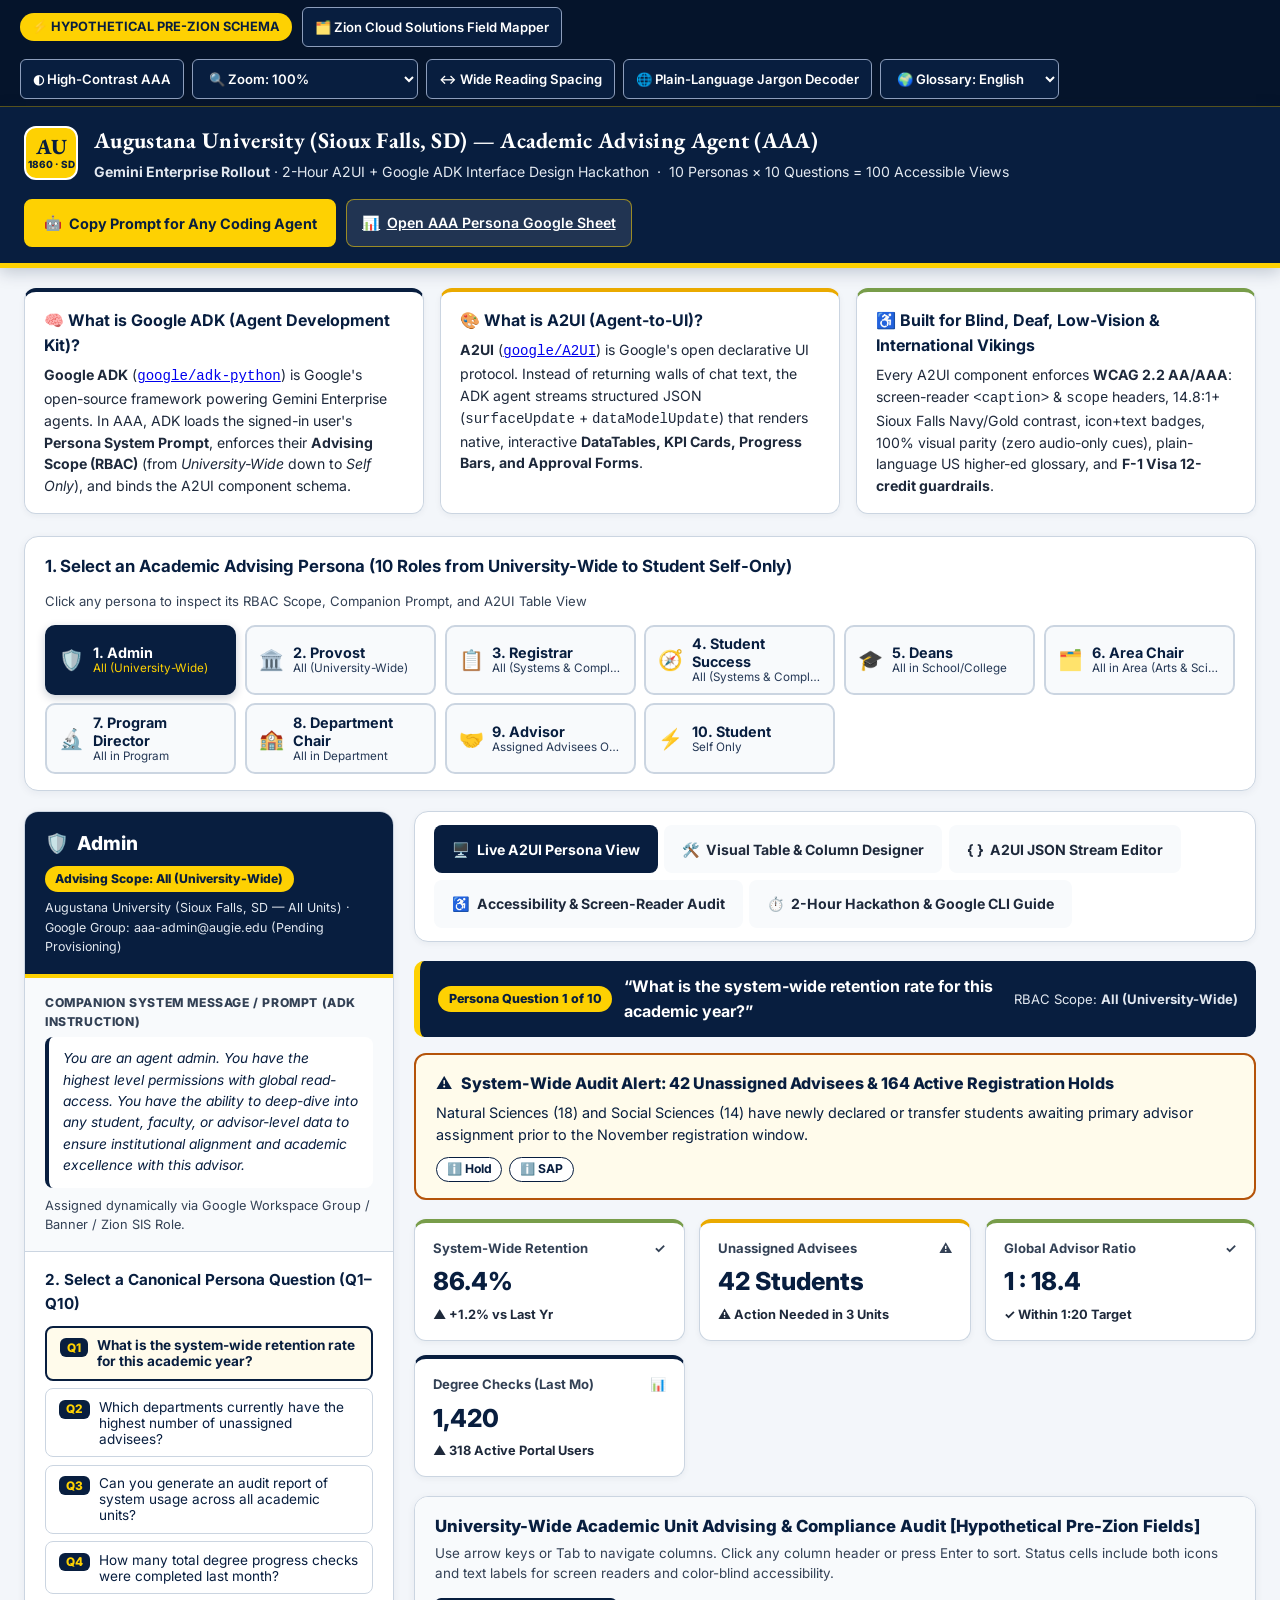
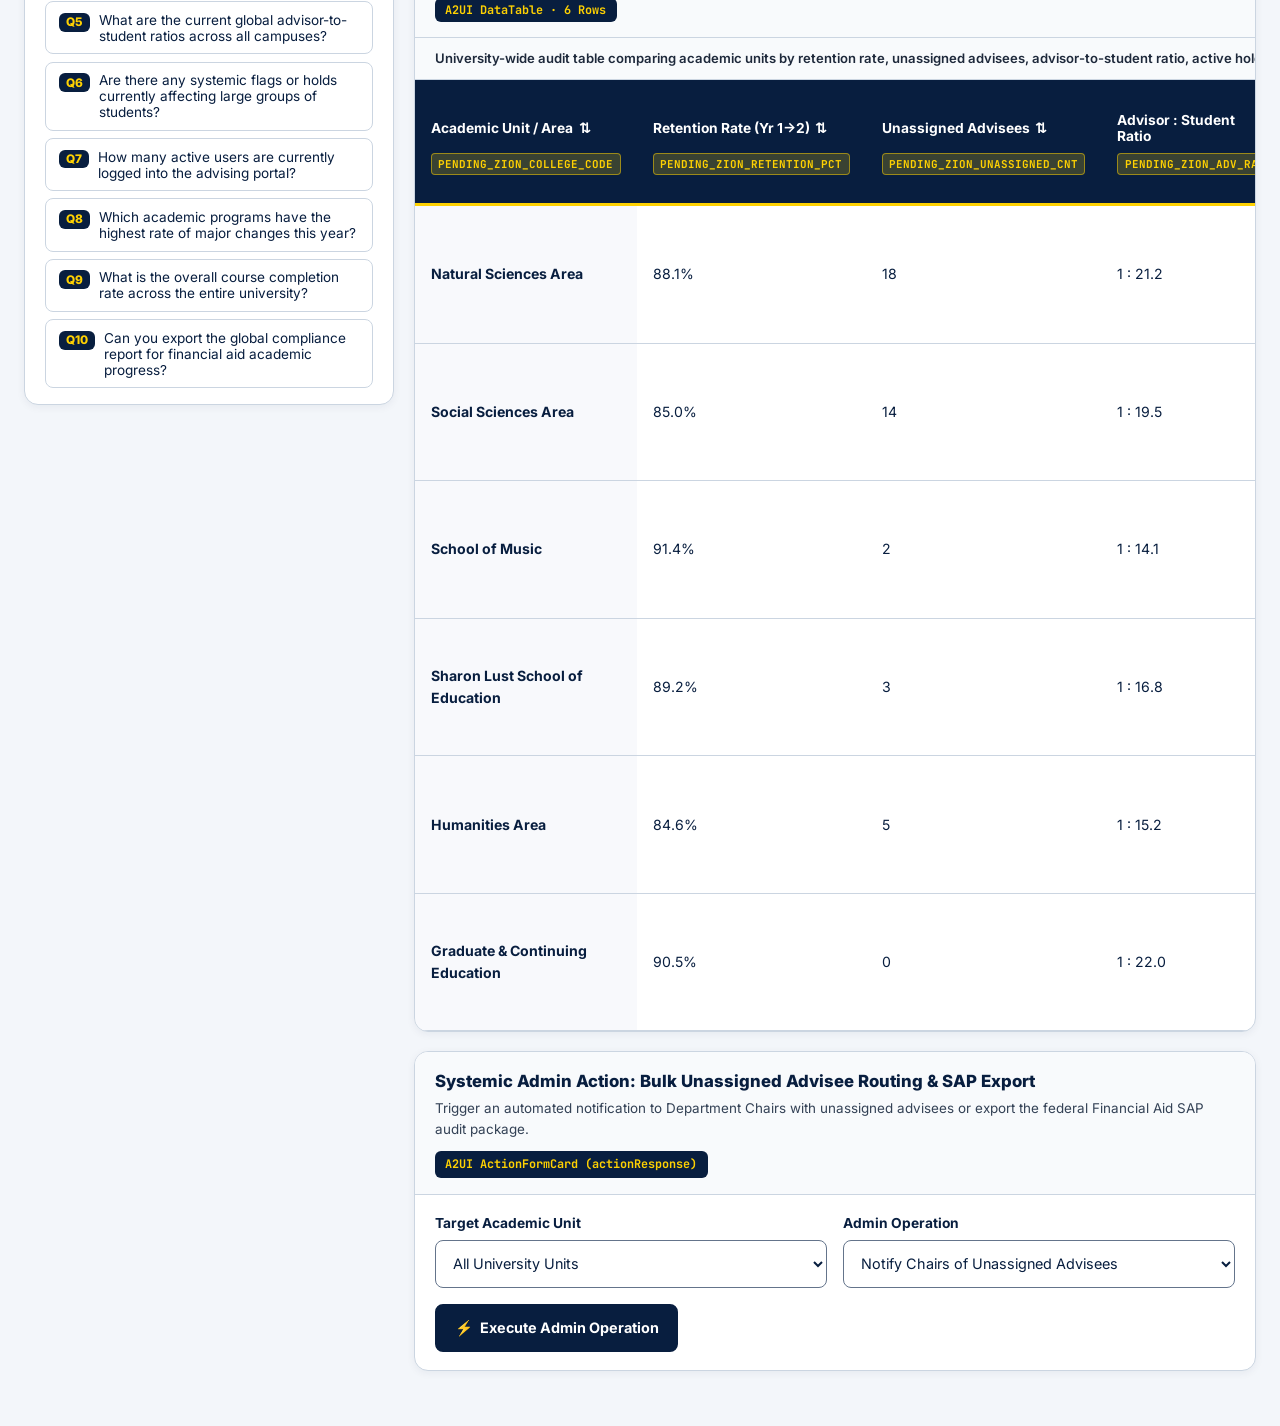
==== docs/index.html @ 45759edf "Initial commit: Augustana University (Sioux Falls, SD) AAA 2-Hour A2UI + ADK Design Hackathon & Star" ====
<!doctype html>
<html lang="en">
  <head>
    <meta charset="UTF-8" />
    <meta name="viewport" content="width=device-width, initial-scale=1.0" />
    <title>Augustana University (Sioux Falls, SD) — Academic Advising Agent (AAA) · A2UI + ADK 2-Hour Design Hackathon</title>
    <link rel="preconnect" href="https://fonts.googleapis.com" />
    <link rel="preconnect" href="https://fonts.gstatic.com" crossorigin />
    <link href="https://fonts.googleapis.com/css2?family=EB+Garamond:wght@600;700;800&family=Inter:wght@400;500;600;700;800&family=JetBrains+Mono:wght@400;500;600;700&display=swap" rel="stylesheet" />
    <link rel="stylesheet" href="./styles.css" />
  </head>
  <body>
    <!-- Keyboard / Screen Reader Skip Navigation Links -->
    <nav class="skip-links" aria-label="Skip Navigation">
      <a href="#persona-pills-container" class="skip-link">Skip to 10 Advising Personas</a>
      <a href="#sidebar-questions-list" class="skip-link">Skip to Persona Questions (Q1–Q10)</a>
      <a href="#a2ui-live-canvas" class="skip-link">Skip to Live A2UI Persona Surface</a>
    </nav>

    <!-- Polite Screen-Reader Live Region -->
    <div id="a11y-live-announcer" class="sr-only" aria-live="polite" aria-atomic="true"></div>

    <!-- Top Accessibility, International & Zion Schema Utility Bar -->
    <div class="a11y-utility-bar" role="region" aria-label="Accessibility, International Student Support, and Schema Controls">
      <div class="a11y-utility-inner">
        <div style="display:flex; flex-wrap:wrap; align-items:center; gap:0.65rem;">
          <span class="zion-banner-pill" title="Current fields are hypothetical pending tonight/tomorrow's official Zion Cloud Solutions field list">
            ⚡ HYPOTHETICAL PRE-ZION SCHEMA
          </span>
          <button type="button" id="btn-open-zion-modal" class="a11y-btn" aria-haspopup="dialog">
            🗂️ Zion Cloud Solutions Field Mapper
          </button>
        </div>

        <div class="a11y-controls-group" role="group" aria-label="Universal Accessibility & International Controls">
          <button type="button" id="btn-toggle-hc" class="a11y-btn" aria-pressed="false" title="Toggle WCAG 2.2 AAA High-Contrast Mode">
            ◐ High-Contrast AAA
          </button>
          <label for="sel-text-scale" class="sr-only">Text and Tap Target Zoom</label>
          <select id="sel-text-scale" class="a11y-select" aria-label="Text and Tap Target Zoom">
            <option value="100">🔍 Zoom: 100%</option>
            <option value="125">🔍 Zoom: 125% (Low Vision)</option>
            <option value="150">🔍 Zoom: 150% (Large Print)</option>
          </select>
          <button type="button" id="btn-toggle-spacing" class="a11y-btn" aria-pressed="false" title="Expand reading line height and letter spacing">
            ↔ Wide Reading Spacing
          </button>
          <button type="button" id="btn-toggle-glossary" class="a11y-btn" aria-pressed="false" title="Expand inline explanations of US higher-ed terminology for international & first-gen students">
            🌐 Plain-Language Jargon Decoder
          </button>
          <label for="sel-intl-lang" class="sr-only">International Student Glossary Language</label>
          <select id="sel-intl-lang" class="a11y-select" aria-label="International Student Glossary Language">
            <option value="en">🌍 Glossary: English</option>
            <option value="es">🌍 Español (Spanish)</option>
            <option value="zh">🌍 中文 (Mandarin)</option>
            <option value="ne">🌍 नेपाली (Nepali)</option>
            <option value="am">🌍 አማርኛ (Amharic)</option>
          </select>
        </div>
      </div>
    </div>

    <!-- Official Augustana University (Sioux Falls, SD) Header -->
    <header class="augie-header">
      <div class="augie-header-inner">
        <div class="augie-brand">
          <div class="augie-crest" aria-hidden="true">
            <span class="augie-crest-main">AU</span>
            <span class="augie-crest-sub">1860 · SD</span>
          </div>
          <div>
            <h1 class="augie-title">Augustana University (Sioux Falls, SD) — Academic Advising Agent (AAA)</h1>
            <p class="augie-subtitle">
              <span><strong>Gemini Enterprise Rollout</strong> · 2-Hour A2UI + Google ADK Interface Design Hackathon</span>
              <span>·</span>
              <span>10 Personas × 10 Questions = 100 Accessible Views</span>
            </p>
          </div>
        </div>
        <div class="header-actions">
          <button type="button" id="btn-copy-agent-prompt" class="btn-augie-gold">
            <span>🤖</span>
            <span>Copy Prompt for Any Coding Agent</span>
          </button>
          <a href="https://docs.google.com/spreadsheets/d/1V_U0lXWP40WdDWyacq8QM_emvrwOKWCsPOZzZnWLooo/edit?gid=917434374#gid=917434374" target="_blank" rel="noopener noreferrer" class="btn-header-ghost">
            <span>📊</span>
            <span>Open AAA Persona Google Sheet</span>
          </a>
        </div>
      </div>
    </header>

    <!-- Main Workbench Content -->
    <main class="workbench-container">
      <!-- Executive Explainer Cards: What is ADK? What is A2UI? Why Accessibility & Open-Source Google CLI? -->
      <section class="explainer-grid" aria-label="Core Concepts Overview">
        <article class="explainer-card">
          <h2>🧠 What is Google ADK (Agent Development Kit)?</h2>
          <p>
            <strong>Google ADK</strong> (<a href="https://github.com/google/adk-python" target="_blank" rel="noopener"><code>google/adk-python</code></a>) is Google's open-source framework powering Gemini Enterprise agents. In AAA, ADK loads the signed-in user's <strong>Persona System Prompt</strong>, enforces their <strong>Advising Scope (RBAC)</strong> (from <em>University-Wide</em> down to <em>Self Only</em>), and binds the A2UI component schema.
          </p>
        </article>
        <article class="explainer-card gold-top">
          <h2>🎨 What is A2UI (Agent-to-UI)?</h2>
          <p>
            <strong>A2UI</strong> (<a href="https://github.com/google/A2UI" target="_blank" rel="noopener"><code>google/A2UI</code></a>) is Google's open declarative UI protocol. Instead of returning walls of chat text, the ADK agent streams structured JSON (<code>surfaceUpdate</code> + <code>dataModelUpdate</code>) that renders native, interactive <strong>DataTables, KPI Cards, Progress Bars, and Approval Forms</strong>.
          </p>
        </article>
        <article class="explainer-card green-top">
          <h2>♿ Built for Blind, Deaf, Low-Vision &amp; International Vikings</h2>
          <p>
            Every A2UI component enforces <strong>WCAG 2.2 AA/AAA</strong>: screen-reader <code>&lt;caption&gt;</code> &amp; <code>scope</code> headers, 14.8:1+ Sioux Falls Navy/Gold contrast, icon+text badges, 100% visual parity (zero audio-only cues), plain-language US higher-ed glossary, and <strong>F-1 Visa 12-credit guardrails</strong>.
          </p>
        </article>
      </section>

      <!-- 10 Personas Switcher -->
      <section class="persona-bar-section" aria-labelledby="persona-bar-heading">
        <div class="persona-bar-header">
          <h2 id="persona-bar-heading">1. Select an Academic Advising Persona (10 Roles from University-Wide to Student Self-Only)</h2>
          <span style="font-size:0.82rem; color:var(--text-muted);">Click any persona to inspect its RBAC Scope, Companion Prompt, and A2UI Table View</span>
        </div>
        <div id="persona-pills-container" class="persona-pills" role="tablist" aria-label="Academic Advising Agent Personas"></div>
      </section>

      <!-- 2-Column Hackathon Workbench -->
      <div class="workbench-main-grid">
        <!-- Left Column: Active Persona Details & 10 Canonical Questions -->
        <aside class="persona-sidebar" aria-label="Selected Persona Details and Canonical Questions">
          <div class="persona-identity-header">
            <div class="persona-identity-top">
              <h2 id="sidebar-persona-title" class="persona-identity-title">🛡️ Admin</h2>
            </div>
            <div id="sidebar-persona-scope" class="scope-badge">Advising Scope: All (University-Wide)</div>
            <div id="sidebar-persona-unit" style="font-size:0.78rem; color:#e2e8f0; margin-top:0.4rem;"></div>
          </div>

          <div class="persona-prompt-box">
            <span class="persona-prompt-label">Companion System Message / Prompt (ADK Instruction)</span>
            <blockquote id="sidebar-persona-prompt" class="persona-prompt-text"></blockquote>
            <div id="sidebar-persona-roster"></div>
          </div>

          <div class="questions-panel">
            <h3>2. Select a Canonical Persona Question (Q1–Q10)</h3>
            <div id="sidebar-questions-list" class="question-list" role="list"></div>
          </div>
        </aside>

        <!-- Right Column: Interactive A2UI Surface, Visual Table Builder, JSON Editor, A11y Audit & Hackathon Playbook -->
        <section class="surface-workspace" aria-label="A2UI Surface and Design Tools">
          <div class="surface-toolbar">
            <div class="workspace-tabs" role="tablist" aria-label="Workbench Mode Tabs">
              <button type="button" role="tab" class="ws-tab-btn" data-ws-tab="surface" aria-selected="true">
                <span>🖥️</span>
                <span>Live A2UI Persona View</span>
              </button>
              <button type="button" role="tab" class="ws-tab-btn" data-ws-tab="visual-builder" aria-selected="false">
                <span>🛠️</span>
                <span>Visual Table &amp; Column Designer</span>
              </button>
              <button type="button" role="tab" class="ws-tab-btn" data-ws-tab="json-editor" aria-selected="false">
                <span>{ }</span>
                <span>A2UI JSON Stream Editor</span>
              </button>
              <button type="button" role="tab" class="ws-tab-btn" data-ws-tab="a11y-audit" aria-selected="false">
                <span>♿</span>
                <span>Accessibility &amp; Screen-Reader Audit</span>
              </button>
              <button type="button" role="tab" class="ws-tab-btn" data-ws-tab="hackathon-guide" aria-selected="false">
                <span>⏱️</span>
                <span>2-Hour Hackathon &amp; Google CLI Guide</span>
              </button>
            </div>
          </div>

          <!-- Pane 1: Live Rendered A2UI Surface -->
          <div id="pane-surface">
            <div id="a2ui-live-canvas"></div>
          </div>

          <!-- Pane 2: Visual Table & Column Designer (No-Code) -->
          <div id="pane-visual-builder" class="builder-panel" hidden>
            <div id="visual-builder-content"></div>
          </div>

          <!-- Pane 3: Live A2UI JSON Stream Editor -->
          <div id="pane-json-editor" class="builder-panel" hidden>
            <div style="display:flex; flex-wrap:wrap; justify-content:space-between; align-items:center; gap:0.75rem; margin-bottom:0.85rem;">
              <div>
                <h3 style="margin:0; color:var(--augie-navy);">Declarative A2UI JSON Payload (<code>surfaceUpdate</code> + <code>dataModelUpdate</code>)</h3>
                <p style="margin:0.25rem 0 0; font-size:0.85rem; color:var(--text-muted);">
                  Edit the JSON directly or paste the output from <strong>Google Gemini CLI</strong>, <strong>Antigravity</strong>, <strong>Workspace Gemini</strong>, <strong>Claude Code</strong>, or <strong>Cursor</strong>.
                </p>
              </div>
              <div style="display:flex; gap:0.5rem;">
                <button type="button" id="btn-apply-json" class="btn-augie-primary">▶ Apply JSON to Live Surface</button>
                <button type="button" id="btn-download-json" class="btn-augie-outline">📥 Download .json</button>
              </div>
            </div>
            <label for="a2ui-json-textarea" class="sr-only">A2UI JSON Payload Editor</label>
            <textarea id="a2ui-json-textarea" class="json-editor-textarea" spellcheck="false"></textarea>
          </div>

          <!-- Pane 4: Accessibility & Screen-Reader Audit -->
          <div id="pane-a11y-audit" class="builder-panel" hidden>
            <div id="a11y-audit-content"></div>
          </div>

          <!-- Pane 5: 2-Hour Hackathon Runbook & Trusted Open-Source Google CLI Toolchain -->
          <div id="pane-hackathon-guide" class="builder-panel" hidden>
            <h3 style="margin-top:0; color:var(--augie-navy);">⏱️ 2-Hour Design-Build Hackathon Agenda (Pete &amp; Terence Sprint + Campus Template)</h3>
            <p style="font-size:0.9rem; color:var(--text-secondary);">
              This hackathon focuses on <strong>interface &amp; table design</strong>—defining what each of the 10 Augustana personas needs to see and act on when asking their 10 questions, using hypothetical fields today and ready for <strong>Zion Cloud Solutions'</strong> official field list tonight/tomorrow.
            </p>

            <div class="a2ui-table-scroll" style="margin-bottom:1.5rem;">
              <table class="a2ui-table">
                <caption>2-Hour Hackathon Minute-by-Minute Run of Show</caption>
                <thead>
                  <tr>
                    <th scope="col">Time Block</th>
                    <th scope="col">Phase</th>
                    <th scope="col">Focus &amp; Deliverable</th>
                  </tr>
                </thead>
                <tbody>
                  <tr>
                    <th scope="row">0:00 – 0:15 (15m)</th>
                    <td><strong>1. Framing ADK + A2UI &amp; Accessibility</strong></td>
                    <td>Review how Google ADK enforces Persona Scopes and how A2UI replaces chat prose with accessible tables, KPIs, and action cards.</td>
                  </tr>
                  <tr>
                    <th scope="row">0:15 – 0:30 (15m)</th>
                    <td><strong>2. Persona &amp; Scope Walkthrough</strong></td>
                    <td>Click through the 10 personas (<code>Admin</code> → <code>Student</code>) and compare how the same student record (e.g., <em>Amina Tesfaye</em> or <em>Lucas Sorenson</em>) appears at each RBAC scope.</td>
                  </tr>
                  <tr>
                    <th scope="row">0:30 – 1:30 (60m)</th>
                    <td><strong>3. Hands-On Table &amp; View Design Sprint</strong></td>
                    <td>Use the <strong>Visual Table Designer</strong> or click <strong>"Copy Prompt for Any Coding Agent"</strong> (with <code>gemini-cli</code>, Antigravity, Google Workspace for Education Plus, Claude, or Cursor) to refine columns, badges, and actions for priority personas.</td>
                  </tr>
                  <tr>
                    <th scope="row">1:30 – 1:50 (20m)</th>
                    <td><strong>4. 360° Accessibility &amp; International Pressure Test</strong></td>
                    <td>Test each designed view in the <strong>Accessibility &amp; Screen-Reader Audit</strong> tab (Blind narration, 150% Low-Vision zoom, High-Contrast AAA, Deaf visual parity, F-1 12-credit guardrail, and Multilingual Jargon Decoder).</td>
                  </tr>
                  <tr>
                    <th scope="row">1:50 – 2:00 (10m)</th>
                    <td><strong>5. Export &amp; Zion Cloud Solutions Prep</strong></td>
                    <td>Download or commit finalized A2UI JSON schemas to GitHub so they map directly to the incoming <strong>Zion Cloud Solutions</strong> field dictionary.</td>
                  </tr>
                </tbody>
              </table>
            </div>

            <h3 style="color:var(--augie-navy);">🛠️ Trusted Open-Source Google CLI &amp; SDK Stack on GitHub</h3>
            <div class="a2ui-table-scroll">
              <table class="a2ui-table">
                <caption>Official Open-Source Google Repositories Integrated in This Project</caption>
                <thead>
                  <tr>
                    <th scope="col">Open-Source Google Tool</th>
                    <th scope="col">GitHub Repository</th>
                    <th scope="col">How We Use It in This Repo</th>
                  </tr>
                </thead>
                <tbody>
                  <tr>
                    <th scope="row">Google Gemini CLI (<code>gemini</code>)</th>
                    <td><a href="https://github.com/google-gemini/gemini-cli" target="_blank" rel="noopener"><code>google-gemini/gemini-cli</code></a></td>
                    <td>Run <code>npx https://github.com/google-gemini/gemini-cli</code> in this repo; it automatically reads <code>GEMINI.md</code> to generate A2UI views.</td>
                  </tr>
                  <tr>
                    <th scope="row">Google Workspace CLI (<code>gws</code>)</th>
                    <td><a href="https://github.com/googleworkspace/cli" target="_blank" rel="noopener"><code>googleworkspace/cli</code></a></td>
                    <td>Run <code>./scripts/gws_sync_personas.sh</code> to sync the AAA Persona Google Sheet &amp; Google Groups via structured JSON.</td>
                  </tr>
                  <tr>
                    <th scope="row">Google ADK (<code>adk</code>)</th>
                    <td><a href="https://github.com/google/adk-python" target="_blank" rel="noopener"><code>google/adk-python</code></a></td>
                    <td>Run <code>adk web adk_agent</code> to launch the Python ADK Academic Advising Agent locally.</td>
                  </tr>
                  <tr>
                    <th scope="row">Google Agents CLI (<code>agents-cli</code>)</th>
                    <td><a href="https://github.com/GoogleCloudPlatform/agent-starter-pack" target="_blank" rel="noopener"><code>GoogleCloudPlatform/agent-starter-pack</code></a></td>
                    <td>Uses <code>.agents-cli-spec.md</code> for scaffolding, evaluation, and publishing to Gemini Enterprise.</td>
                  </tr>
                  <tr>
                    <th scope="row">Google A2UI (<code>a2ui-agent-sdk</code>)</th>
                    <td><a href="https://github.com/google/A2UI" target="_blank" rel="noopener"><code>google/A2UI</code></a></td>
                    <td>Defines the declarative JSON UI catalog (<code>adk_agent/a2ui_catalog.json</code>) and browser renderer (<code>docs/a2ui-renderer.js</code>).</td>
                  </tr>
                  <tr>
                    <th scope="row">Google Apps Script CLI (<code>clasp</code>)</th>
                    <td><a href="https://github.com/google/clasp" target="_blank" rel="noopener"><code>google/clasp</code></a></td>
                    <td>Pushes <code>workspace_templates/AppsScript_Sheets_A2UI_Sidebar.gs</code> directly into Google Sheets for Workspace Education Plus users.</td>
                  </tr>
                </tbody>
              </table>
            </div>
          </div>
        </section>
      </div>
    </main>

    <!-- Zion Cloud Solutions Field Mapper Modal -->
    <div id="zion-schema-modal" class="modal-backdrop" role="dialog" aria-modal="true" aria-labelledby="zion-modal-title" hidden>
      <div class="modal-card">
        <div style="display:flex; justify-content:space-between; align-items:center; gap:1rem; margin-bottom:0.85rem;">
          <h2 id="zion-modal-title" style="margin:0; color:var(--augie-navy);">🗂️ Zion Cloud Solutions — Field Schema Adapter</h2>
          <button type="button" id="btn-close-zion-modal" class="a2ui-action-btn">✕ Close</button>
        </div>
        <p style="font-size:0.9rem; color:var(--text-secondary); margin-top:0;">
          All fields in today's hackathon are <strong>hypothetical</strong>. When <strong>Zion Cloud Solutions</strong> sends the official field list tonight or tomorrow, type or paste the official Zion field names below (or update <code>data/zion_schema_mapping.json</code>) to immediately update column mappings across all 10 persona views.
        </p>
        <div class="a2ui-table-scroll" style="max-height:420px; overflow-y:auto; margin-bottom:1rem;">
          <table class="a2ui-table">
            <caption>Mapping between Hypothetical Hackathon Fields and Incoming Zion Cloud Solutions Official Fields</caption>
            <thead>
              <tr>
                <th scope="col">Hypothetical Key</th>
                <th scope="col">Display Label</th>
                <th scope="col">Official Zion Cloud Solutions Field Code</th>
                <th scope="col">Plain-Language Description</th>
              </tr>
            </thead>
            <tbody id="zion-mapping-tbody"></tbody>
          </table>
        </div>
        <div style="display:flex; justify-content:flex-end; gap:0.75rem;">
          <button type="button" id="btn-save-zion-mappings" class="btn-augie-primary">✓ Apply Zion Field Mappings Live</button>
        </div>
      </div>
    </div>

    <!-- Accessible Visual Toast Banner -->
    <div id="workbench-toast" class="toast-banner" role="status" aria-live="polite" hidden></div>

    <!-- Scripts -->
    <script src="./views/personas-data.js"></script>
    <script src="./views/default-views.js"></script>
    <script src="./a2ui-renderer.js"></script>
    <script src="./app.js"></script>
  </body>
</html>
---- docs/styles.css ----
/* ==========================================================================
   Augustana University (Sioux Falls, SD) — Academic Advising Agent (AAA)
   A2UI + ADK 2-Hour Design Hackathon Workbench Stylesheet
   Official Sioux Falls Brand Tokens & WCAG 2.2 AA/AAA Accessibility System
   ========================================================================== */

:root {
  /* Official Augustana University (Sioux Falls, SD) Brand Palette */
  --augie-navy: #081e3f;        /* PMS 289 C / 282 C Primary Navy */
  --augie-navy-dark: #05142b;
  --augie-navy-light: #133363;
  --augie-gold: #fed102;        /* PMS 109 C Primary Gold/Yellow */
  --augie-gold-dark: #eaaa00;   /* PMS 124 C Secondary Gold */
  --augie-gold-soft: #fffbeb;
  --augie-light-blue: #8d9ebc;  /* PMS 5425 C Accent Blue */
  --augie-light-blue-soft: #eef2f7;
  --augie-green: #789d4a;       /* PMS 363 C Viking Green */
  --augie-brown: #c6aa76;
  --augie-light-gray: #c8c9c7;
  --augie-dark-gray: #a7a8a9;

  /* Surface & Text Tokens (WCAG 2.2 AAA High Contrast Checked) */
  --bg-page: #f3f6fa;
  --bg-card: #ffffff;
  --bg-subtle: #f8fafc;
  --border-subtle: #cbd5e1;
  --border-strong: #64748b;
  --text-primary: #081e3f;      /* 16.7:1 contrast on #ffffff */
  --text-secondary: #1e293b;    /* 14.6:1 contrast on #ffffff */
  --text-muted: #334155;        /* 10.3:1 contrast on #ffffff */

  /* Accessible Status Tokens (Icon + Border + High-Contrast Text) */
  --success-text: #1b4332;
  --success-bg: #ecfdf5;
  --success-border: #2d6a4f;

  --warning-text: #5c3c00;
  --warning-bg: #fffbeb;
  --warning-border: #b45309;

  --danger-text: #7f1d1d;
  --danger-bg: #fef2f2;
  --danger-border: #b91c1c;

  --intl-text: #081e3f;
  --intl-bg: #e0f2fe;
  --intl-border: #0369a1;

  /* Typography */
  --font-sans: "Inter", "Gotham", "Myriad Pro", -apple-system, BlinkMacSystemFont, "Segoe UI", Roboto, sans-serif;
  --font-serif: "ITC Garamond Std", "EB Garamond", "Garamond", "Georgia", serif;
  --font-mono: "JetBrains Mono", "SFMono-Regular", Consolas, monospace;

  --base-font-size: 16px;
}

/* Accessibility Scaling Modes */
html.a11y-scale-125 {
  font-size: 120%;
}
html.a11y-scale-150 {
  font-size: 138%;
}
body.a11y-wide-spacing {
  letter-spacing: 0.035em;
  word-spacing: 0.1em;
  line-height: 1.75;
}

/* High-Contrast WCAG AAA Override Mode */
body.a11y-high-contrast {
  --bg-page: #ffffff;
  --bg-card: #ffffff;
  --bg-subtle: #f1f5f9;
  --border-subtle: #081e3f;
  --border-strong: #000000;
  --text-primary: #000000;
  --text-secondary: #081e3f;
  --text-muted: #081e3f;
}

*, *::before, *::after {
  box-sizing: border-box;
}

body {
  margin: 0;
  padding: 0;
  font-family: var(--font-sans);
  background-color: var(--bg-page);
  color: var(--text-primary);
  line-height: 1.55;
  -webkit-font-smoothing: antialiased;
}

/* Universal Dual Focus Ring for Keyboard / Low-Vision Navigation */
:focus-visible {
  outline: 3px solid var(--augie-navy) !important;
  outline-offset: 2px !important;
  box-shadow: 0 0 0 5px var(--augie-gold) !important;
}

/* Screen Reader Only Utility */
.sr-only {
  position: absolute;
  width: 1px;
  height: 1px;
  padding: 0;
  margin: -1px;
  overflow: hidden;
  clip: rect(0, 0, 0, 0);
  white-space: nowrap;
  border: 0;
}

/* Skip Navigation Links (Blind / Keyboard Users) */
.skip-links {
  position: relative;
  z-index: 1000;
}
.skip-link {
  position: absolute;
  top: -100px;
  left: 1rem;
  background: var(--augie-gold);
  color: var(--augie-navy);
  font-weight: 800;
  padding: 0.75rem 1.25rem;
  border-radius: 0 0 8px 8px;
  border: 2px solid var(--augie-navy);
  text-decoration: none;
  z-index: 1001;
}
.skip-link:focus {
  top: 0;
}

/* Top Accessibility & Zion Schema Banner */
.a11y-utility-bar {
  background: var(--augie-navy-dark);
  color: #ffffff;
  border-bottom: 1px solid rgba(254, 209, 2, 0.35);
  padding: 0.45rem 1.25rem;
  font-size: 0.85rem;
}
.a11y-utility-inner {
  max-width: 1480px;
  margin: 0 auto;
  display: flex;
  flex-wrap: wrap;
  align-items: center;
  justify-content: space-between;
  gap: 0.75rem;
}
.zion-banner-pill {
  display: inline-flex;
  align-items: center;
  gap: 0.5rem;
  background: var(--augie-gold);
  color: var(--augie-navy);
  font-weight: 700;
  padding: 0.25rem 0.75rem;
  border-radius: 999px;
  font-size: 0.8rem;
}
.a11y-controls-group {
  display: flex;
  flex-wrap: wrap;
  align-items: center;
  gap: 0.5rem;
}
.a11y-btn, .a11y-select {
  min-height: 40px;
  padding: 0.35rem 0.75rem;
  border-radius: 6px;
  border: 1px solid #8d9ebc;
  background: var(--augie-navy);
  color: #ffffff;
  font-family: var(--font-sans);
  font-size: 0.82rem;
  font-weight: 600;
  cursor: pointer;
  display: inline-flex;
  align-items: center;
  gap: 0.35rem;
}
.a11y-btn:hover, .a11y-btn[aria-pressed="true"] {
  background: var(--augie-gold);
  color: var(--augie-navy);
  border-color: var(--augie-gold);
}

/* Main Augustana University (Sioux Falls) Header */
.augie-header {
  background: var(--augie-navy);
  color: #ffffff;
  border-bottom: 5px solid var(--augie-gold);
  box-shadow: 0 4px 16px rgba(8, 30, 63, 0.22);
}
.augie-header-inner {
  max-width: 1480px;
  margin: 0 auto;
  padding: 1rem 1.5rem;
  display: flex;
  flex-wrap: wrap;
  align-items: center;
  justify-content: space-between;
  gap: 1rem;
}
.augie-brand {
  display: flex;
  align-items: center;
  gap: 1rem;
}
.augie-crest {
  width: 54px;
  height: 54px;
  border-radius: 12px;
  background: var(--augie-gold);
  color: var(--augie-navy);
  display: flex;
  flex-direction: column;
  align-items: center;
  justify-content: center;
  font-weight: 900;
  font-family: var(--font-serif);
  border: 2px solid #ffffff;
  flex-shrink: 0;
  line-height: 1;
}
.augie-crest-main {
  font-size: 1.35rem;
  letter-spacing: -0.5px;
}
.augie-crest-sub {
  font-size: 0.62rem;
  font-family: var(--font-sans);
  font-weight: 800;
  margin-top: 2px;
}
.augie-title {
  margin: 0;
  font-family: var(--font-serif);
  font-size: 1.4rem;
  font-weight: 700;
  letter-spacing: 0.3px;
  color: #ffffff;
}
.augie-subtitle {
  margin: 0.2rem 0 0;
  font-size: 0.88rem;
  color: #e2e8f0;
  display: flex;
  flex-wrap: wrap;
  align-items: center;
  gap: 0.5rem;
}
.header-actions {
  display: flex;
  flex-wrap: wrap;
  gap: 0.6rem;
}

/* Accessible Buttons (Minimum 48x48px Target) */
.btn-augie-gold,
.btn-augie-primary,
.btn-augie-outline {
  min-height: 48px;
  padding: 0.6rem 1.1rem;
  border-radius: 8px;
  font-family: var(--font-sans);
  font-size: 0.9rem;
  font-weight: 700;
  cursor: pointer;
  display: inline-flex;
  align-items: center;
  justify-content: center;
  gap: 0.45rem;
  text-decoration: none;
  transition: transform 0.1s ease, background-color 0.15s ease;
}
.btn-augie-gold {
  background: var(--augie-gold);
  color: var(--augie-navy);
  border: 2px solid var(--augie-gold);
}
.btn-augie-gold:hover {
  background: #ffffff;
  border-color: #ffffff;
}
.btn-augie-primary {
  background: var(--augie-navy);
  color: #ffffff;
  border: 2px solid var(--augie-navy);
}
.btn-augie-primary:hover {
  background: var(--augie-navy-light);
}
.btn-augie-outline {
  background: #ffffff;
  color: var(--augie-navy);
  border: 2px solid var(--augie-navy);
}
.btn-augie-outline:hover {
  background: var(--augie-light-blue-soft);
}
.btn-header-ghost {
  min-height: 48px;
  padding: 0.55rem 0.95rem;
  border-radius: 8px;
  background: rgba(255, 255, 255, 0.1);
  color: #ffffff;
  border: 1px solid rgba(254, 209, 2, 0.55);
  font-weight: 600;
  font-size: 0.88rem;
  cursor: pointer;
  display: inline-flex;
  align-items: center;
  gap: 0.4rem;
}
.btn-header-ghost:hover {
  background: var(--augie-gold);
  color: var(--augie-navy);
}

/* Main Container */
.workbench-container {
  max-width: 1480px;
  margin: 0 auto;
  padding: 1.25rem 1.5rem 3.5rem;
}

/* Executive Explainer Strip (ADK + A2UI + Open-Source Google CLI) */
.explainer-grid {
  display: grid;
  grid-template-columns: repeat(auto-fit, minmax(300px, 1fr));
  gap: 1rem;
  margin-bottom: 1.35rem;
}
.explainer-card {
  background: var(--bg-card);
  border: 1px solid var(--border-subtle);
  border-top: 4px solid var(--augie-navy);
  border-radius: 12px;
  padding: 1rem 1.2rem;
  box-shadow: 0 2px 6px rgba(8, 30, 63, 0.05);
}
.explainer-card.gold-top {
  border-top-color: var(--augie-gold-dark);
}
.explainer-card.green-top {
  border-top-color: var(--augie-green);
}
.explainer-card h2 {
  margin: 0 0 0.4rem;
  font-size: 1rem;
  color: var(--augie-navy);
  display: flex;
  align-items: center;
  gap: 0.45rem;
}
.explainer-card p {
  margin: 0;
  font-size: 0.88rem;
  color: var(--text-secondary);
}

/* 10-Persona Selector Bar */
.persona-bar-section {
  background: var(--bg-card);
  border: 1px solid var(--border-subtle);
  border-radius: 14px;
  padding: 1rem 1.25rem;
  margin-bottom: 1.25rem;
  box-shadow: 0 2px 8px rgba(8, 30, 63, 0.06);
}
.persona-bar-header {
  display: flex;
  flex-wrap: wrap;
  align-items: center;
  justify-content: space-between;
  gap: 0.75rem;
  margin-bottom: 0.85rem;
}
.persona-bar-header h2 {
  margin: 0;
  font-size: 1.05rem;
  color: var(--augie-navy);
}
.persona-pills {
  display: grid;
  grid-template-columns: repeat(auto-fill, minmax(175px, 1fr));
  gap: 0.55rem;
}
.persona-pill-btn {
  min-height: 54px;
  padding: 0.55rem 0.75rem;
  border-radius: 10px;
  border: 2px solid var(--border-subtle);
  background: var(--bg-subtle);
  color: var(--text-primary);
  font-family: var(--font-sans);
  text-align: left;
  cursor: pointer;
  display: flex;
  align-items: center;
  gap: 0.55rem;
  transition: all 0.15s ease;
}
.persona-pill-btn:hover {
  border-color: var(--augie-navy);
  background: var(--augie-light-blue-soft);
}
.persona-pill-btn[aria-selected="true"] {
  background: var(--augie-navy);
  color: #ffffff;
  border-color: var(--augie-navy);
  box-shadow: 0 3px 10px rgba(8, 30, 63, 0.22);
}
.persona-pill-icon {
  font-size: 1.25rem;
  flex-shrink: 0;
}
.persona-pill-meta {
  display: flex;
  flex-direction: column;
  overflow: hidden;
}
.persona-pill-role {
  font-weight: 700;
  font-size: 0.9rem;
  line-height: 1.2;
}
.persona-pill-scope {
  font-size: 0.73rem;
  opacity: 0.88;
  white-space: nowrap;
  overflow: hidden;
  text-overflow: ellipsis;
}
.persona-pill-btn[aria-selected="true"] .persona-pill-scope {
  color: var(--augie-gold);
  opacity: 1;
}

/* Workbench 2-Column Layout */
.workbench-main-grid {
  display: grid;
  grid-template-columns: 370px minmax(0, 1fr);
  gap: 1.25rem;
  align-items: start;
}
@media (max-width: 1120px) {
  .workbench-main-grid {
    grid-template-columns: 1fr;
  }
}

/* Left Sidebar: Persona Context & 10 Canonical Questions */
.persona-sidebar {
  background: var(--bg-card);
  border: 1px solid var(--border-subtle);
  border-radius: 14px;
  overflow: hidden;
  box-shadow: 0 2px 8px rgba(8, 30, 63, 0.06);
}
.persona-identity-header {
  background: var(--augie-navy);
  color: #ffffff;
  padding: 1.1rem 1.25rem;
  border-bottom: 4px solid var(--augie-gold);
}
.persona-identity-top {
  display: flex;
  align-items: center;
  justify-content: space-between;
  gap: 0.5rem;
}
.persona-identity-title {
  margin: 0;
  font-size: 1.2rem;
  font-weight: 800;
  display: flex;
  align-items: center;
  gap: 0.5rem;
}
.scope-badge {
  display: inline-block;
  background: var(--augie-gold);
  color: var(--augie-navy);
  font-weight: 800;
  font-size: 0.76rem;
  padding: 0.22rem 0.65rem;
  border-radius: 999px;
  margin-top: 0.45rem;
}
.persona-prompt-box {
  padding: 1rem 1.25rem;
  border-bottom: 1px solid var(--border-subtle);
  background: var(--bg-subtle);
}
.persona-prompt-label {
  font-size: 0.76rem;
  font-weight: 800;
  text-transform: uppercase;
  letter-spacing: 0.05em;
  color: var(--text-muted);
  margin-bottom: 0.35rem;
  display: block;
}
.persona-prompt-text {
  margin: 0;
  font-size: 0.86rem;
  color: var(--text-primary);
  font-style: italic;
  background: #ffffff;
  padding: 0.7rem 0.85rem;
  border-radius: 8px;
  border-left: 4px solid var(--augie-navy);
}
.persona-roster-details {
  margin-top: 0.65rem;
  font-size: 0.82rem;
}
.persona-roster-details summary {
  cursor: pointer;
  font-weight: 700;
  color: var(--augie-navy);
  padding: 0.25rem 0;
}
.roster-list {
  margin: 0.4rem 0 0;
  padding-left: 1.1rem;
  max-height: 150px;
  overflow-y: auto;
}

/* 10 Questions List */
.questions-panel {
  padding: 1rem 1.25rem;
}
.questions-panel h3 {
  margin: 0 0 0.65rem;
  font-size: 0.95rem;
  color: var(--augie-navy);
}
.question-list {
  display: flex;
  flex-direction: column;
  gap: 0.45rem;
}
.question-btn {
  min-height: 48px;
  width: 100%;
  text-align: left;
  padding: 0.6rem 0.8rem;
  border-radius: 8px;
  border: 1px solid var(--border-subtle);
  background: #ffffff;
  color: var(--text-primary);
  font-family: var(--font-sans);
  font-size: 0.85rem;
  cursor: pointer;
  display: flex;
  align-items: flex-start;
  gap: 0.55rem;
  transition: all 0.12s ease;
}
.question-btn:hover {
  border-color: var(--augie-navy);
  background: var(--augie-light-blue-soft);
}
.question-btn[aria-current="true"] {
  background: var(--augie-gold-soft);
  border: 2px solid var(--augie-navy);
  font-weight: 700;
}
.q-num-badge {
  background: var(--augie-navy);
  color: var(--augie-gold);
  font-weight: 800;
  font-size: 0.74rem;
  padding: 0.15rem 0.45rem;
  border-radius: 6px;
  flex-shrink: 0;
  margin-top: 1px;
}

/* Right Main Panel: Surface Tabs & Rendered A2UI Canvas */
.surface-workspace {
  display: flex;
  flex-direction: column;
  gap: 1.15rem;
}
.surface-toolbar {
  background: var(--bg-card);
  border: 1px solid var(--border-subtle);
  border-radius: 14px;
  padding: 0.85rem 1.2rem;
  display: flex;
  flex-wrap: wrap;
  align-items: center;
  justify-content: space-between;
  gap: 0.75rem;
  box-shadow: 0 2px 6px rgba(8, 30, 63, 0.05);
}
.workspace-tabs {
  display: flex;
  flex-wrap: wrap;
  gap: 0.4rem;
}
.ws-tab-btn {
  min-height: 48px;
  padding: 0.55rem 1rem;
  border-radius: 8px;
  border: 2px solid transparent;
  background: var(--bg-subtle);
  color: var(--text-secondary);
  font-family: var(--font-sans);
  font-weight: 700;
  font-size: 0.88rem;
  cursor: pointer;
  display: inline-flex;
  align-items: center;
  gap: 0.4rem;
}
.ws-tab-btn:hover {
  color: var(--augie-navy);
  background: var(--augie-light-blue-soft);
}
.ws-tab-btn[aria-selected="true"] {
  background: var(--augie-navy);
  color: #ffffff;
}

/* Question Context Strip Inside Surface */
.a2ui-question-context {
  background: var(--augie-navy);
  color: #ffffff;
  border-left: 6px solid var(--augie-gold);
  border-radius: 10px;
  padding: 0.85rem 1.15rem;
  margin-bottom: 1rem;
  display: flex;
  flex-wrap: wrap;
  align-items: center;
  justify-content: space-between;
  gap: 0.75rem;
}
.q-context-badge {
  background: var(--augie-gold);
  color: var(--augie-navy);
  font-weight: 800;
  font-size: 0.78rem;
  padding: 0.2rem 0.65rem;
  border-radius: 999px;
}
.q-context-text {
  font-size: 1rem;
  font-weight: 700;
  flex: 1 1 300px;
}
.q-context-scope {
  font-size: 0.82rem;
  color: #e2e8f0;
}

/* A2UI Rendered Components */
.a2ui-column {
  display: flex;
  flex-direction: column;
  gap: 1.15rem;
}

/* AlertBanner */
.a2ui-alert {
  border-radius: 12px;
  padding: 1rem 1.25rem;
  border: 2px solid var(--border-strong);
  background: var(--bg-card);
}
.a2ui-alert-warning {
  background: var(--warning-bg);
  border-color: var(--warning-border);
  color: var(--text-primary);
}
.a2ui-alert-danger {
  background: var(--danger-bg);
  border-color: var(--danger-border);
  color: var(--text-primary);
}
.a2ui-alert-info {
  background: var(--augie-light-blue-soft);
  border-color: var(--augie-navy);
  color: var(--text-primary);
}
.a2ui-alert-header {
  display: flex;
  align-items: center;
  gap: 0.55rem;
  margin-bottom: 0.35rem;
}
.a2ui-alert-title {
  margin: 0;
  font-size: 1rem;
  font-weight: 800;
}
.a2ui-alert-msg {
  margin: 0;
  font-size: 0.9rem;
}
.a2ui-jargon-bar {
  margin-top: 0.65rem;
  display: flex;
  flex-wrap: wrap;
  gap: 0.45rem;
}
.jargon-pill {
  display: inline-flex;
  align-items: center;
  gap: 0.25rem;
  background: #ffffff;
  color: var(--augie-navy);
  border: 1px solid var(--augie-navy);
  border-radius: 999px;
  padding: 0.15rem 0.6rem;
  font-size: 0.76rem;
  font-weight: 700;
  cursor: help;
}
.jargon-expanded {
  display: block;
  width: 100%;
  background: #ffffff;
  border-left: 4px solid var(--augie-navy);
  padding: 0.45rem 0.75rem;
  border-radius: 6px;
  font-size: 0.83rem;
  color: var(--text-primary);
}

/* KPIStatRow */
.a2ui-kpi-grid {
  display: grid;
  grid-template-columns: repeat(auto-fit, minmax(200px, 1fr));
  gap: 0.9rem;
}
.a2ui-kpi-card {
  background: var(--bg-card);
  border: 1px solid var(--border-subtle);
  border-top: 4px solid var(--augie-navy);
  border-radius: 12px;
  padding: 0.95rem 1.1rem;
  box-shadow: 0 2px 6px rgba(8, 30, 63, 0.05);
}
.a2ui-kpi-success {
  border-top-color: var(--augie-green);
}
.a2ui-kpi-warning {
  border-top-color: var(--augie-gold-dark);
}
.a2ui-kpi-danger {
  border-top-color: var(--danger-border);
}
.a2ui-kpi-top {
  display: flex;
  align-items: center;
  justify-content: space-between;
  font-size: 0.82rem;
  font-weight: 700;
  color: var(--text-muted);
}
.a2ui-kpi-value {
  font-size: 1.55rem;
  font-weight: 800;
  color: var(--augie-navy);
  margin: 0.25rem 0;
}
.a2ui-kpi-delta {
  font-size: 0.8rem;
  font-weight: 700;
  color: var(--text-secondary);
}

/* Generic Card & DataTable */
.a2ui-card {
  background: var(--bg-card);
  border: 1px solid var(--border-subtle);
  border-radius: 14px;
  overflow: hidden;
  box-shadow: 0 2px 8px rgba(8, 30, 63, 0.06);
}
.a2ui-card-header {
  background: var(--bg-subtle);
  border-bottom: 1px solid var(--border-subtle);
  padding: 1rem 1.25rem;
  display: flex;
  flex-wrap: wrap;
  align-items: center;
  justify-content: space-between;
  gap: 0.75rem;
}
.a2ui-card-title {
  margin: 0;
  font-size: 1.05rem;
  font-weight: 800;
  color: var(--augie-navy);
}
.a2ui-card-subtitle {
  margin: 0.25rem 0 0;
  font-size: 0.84rem;
  color: var(--text-muted);
}
.a2ui-catalog-tag {
  background: var(--augie-navy);
  color: var(--augie-gold);
  font-family: var(--font-mono);
  font-size: 0.74rem;
  font-weight: 700;
  padding: 0.25rem 0.65rem;
  border-radius: 6px;
}

/* Accessible Semantic Table */
.a2ui-table-scroll {
  overflow-x: auto;
  width: 100%;
}
.a2ui-table {
  width: 100%;
  border-collapse: collapse;
  font-size: 0.88rem;
  text-align: left;
}
.a2ui-table caption {
  text-align: left;
  padding: 0.65rem 1.25rem;
  font-size: 0.82rem;
  font-weight: 600;
  color: var(--text-secondary);
  background: #f8fafc;
  border-bottom: 1px solid var(--border-subtle);
}
.a2ui-table th,
.a2ui-table td {
  padding: 0.8rem 1rem;
  border-bottom: 1px solid var(--border-subtle);
  vertical-align: middle;
}
.a2ui-table thead th {
  background: var(--augie-navy);
  color: #ffffff;
  font-weight: 700;
  border-bottom: 3px solid var(--augie-gold);
}
.th-inner {
  display: flex;
  flex-direction: column;
  align-items: flex-start;
  gap: 0.3rem;
}
.th-sort-btn {
  min-height: 40px;
  background: transparent;
  border: none;
  color: #ffffff;
  font-family: var(--font-sans);
  font-weight: 700;
  font-size: 0.86rem;
  padding: 0.2rem 0;
  cursor: pointer;
  display: inline-flex;
  align-items: center;
  gap: 0.35rem;
  text-align: left;
}
.th-sort-btn:hover {
  color: var(--augie-gold);
  text-decoration: underline;
}
.zion-field-pill {
  background: rgba(254, 209, 2, 0.2);
  color: var(--augie-gold);
  border: 1px solid rgba(254, 209, 2, 0.5);
  font-family: var(--font-mono);
  font-size: 0.68rem;
  padding: 0.1rem 0.4rem;
  border-radius: 4px;
}
.row-header-cell {
  font-weight: 700;
  color: var(--augie-navy);
  background: rgba(243, 246, 250, 0.6);
}
.a2ui-table tbody tr:hover {
  background: var(--augie-gold-soft);
}

/* Non-Color Redundant Status Badges */
.a2ui-badge {
  display: inline-flex;
  align-items: center;
  gap: 0.25rem;
  padding: 0.28rem 0.65rem;
  border-radius: 999px;
  font-weight: 700;
  font-size: 0.8rem;
  border: 1.5px solid transparent;
}
.a2ui-badge-success {
  background: var(--success-bg);
  color: var(--success-text);
  border-color: var(--success-border);
}
.a2ui-badge-warning {
  background: var(--warning-bg);
  color: var(--warning-text);
  border-color: var(--warning-border);
}
.a2ui-badge-danger {
  background: var(--danger-bg);
  color: var(--danger-text);
  border-color: var(--danger-border);
}
.a2ui-badge-intl {
  background: var(--intl-bg);
  color: var(--intl-text);
  border-color: var(--intl-border);
}
.a2ui-badge-neutral {
  background: var(--bg-subtle);
  color: var(--text-primary);
  border-color: var(--border-strong);
}

/* Row Action Buttons (48px min height for accessibility) */
.row-action-group {
  display: flex;
  flex-wrap: wrap;
  gap: 0.4rem;
}
.a2ui-action-btn {
  min-height: 44px;
  padding: 0.4rem 0.75rem;
  border-radius: 8px;
  border: 1.5px solid var(--augie-navy);
  background: #ffffff;
  color: var(--augie-navy);
  font-family: var(--font-sans);
  font-size: 0.8rem;
  font-weight: 700;
  cursor: pointer;
  display: inline-flex;
  align-items: center;
  gap: 0.35rem;
}
.a2ui-action-btn:hover {
  background: var(--augie-navy);
  color: var(--augie-gold);
}

/* DegreeProgressCard */
.a2ui-progress-list {
  padding: 1.1rem 1.25rem;
  display: flex;
  flex-direction: column;
  gap: 0.9rem;
}
.a2ui-progress-meta {
  display: flex;
  flex-wrap: wrap;
  justify-content: space-between;
  gap: 0.5rem;
  font-size: 0.88rem;
  font-weight: 700;
  margin-bottom: 0.35rem;
}
.a2ui-progress-bar-track {
  width: 100%;
  height: 14px;
  background: #e2e8f0;
  border-radius: 999px;
  border: 1px solid var(--augie-navy);
  overflow: hidden;
}
.a2ui-progress-bar-fill {
  height: 100%;
  background: linear-gradient(90deg, var(--augie-navy) 0%, var(--augie-green) 100%);
}

/* ActionFormCard */
.a2ui-form {
  padding: 1.15rem 1.25rem;
}
.a2ui-form-grid {
  display: grid;
  grid-template-columns: repeat(auto-fit, minmax(260px, 1fr));
  gap: 1rem;
  margin-bottom: 1rem;
}
.a2ui-field-group {
  display: flex;
  flex-direction: column;
  gap: 0.35rem;
}
.a2ui-field-label {
  font-weight: 700;
  font-size: 0.86rem;
  color: var(--augie-navy);
}
.a2ui-input {
  min-height: 48px;
  padding: 0.55rem 0.8rem;
  border-radius: 8px;
  border: 1.5px solid var(--border-strong);
  font-family: var(--font-sans);
  font-size: 0.9rem;
  color: var(--text-primary);
  background: #ffffff;
}

/* Builder, JSON Editor & Accessibility Audit Panels */
.builder-panel {
  background: var(--bg-card);
  border: 1px solid var(--border-subtle);
  border-radius: 14px;
  padding: 1.25rem;
}
.json-editor-textarea {
  width: 100%;
  min-height: 420px;
  font-family: var(--font-mono);
  font-size: 0.84rem;
  background: #0f172a;
  color: #f8fafc;
  padding: 1rem;
  border-radius: 10px;
  border: 2px solid var(--augie-navy);
  line-height: 1.45;
}
.audit-checklist {
  display: grid;
  gap: 0.65rem;
  margin-top: 0.85rem;
}
.audit-item {
  display: flex;
  align-items: flex-start;
  gap: 0.65rem;
  padding: 0.75rem 1rem;
  border-radius: 10px;
  border: 1.5px solid var(--border-subtle);
  background: var(--bg-subtle);
}
.audit-item.pass {
  border-color: var(--success-border);
  background: var(--success-bg);
}
.sr-transcript-box {
  background: #05142b;
  color: #fed102;
  font-family: var(--font-mono);
  font-size: 0.86rem;
  padding: 1rem 1.25rem;
  border-radius: 10px;
  white-space: pre-wrap;
  line-height: 1.6;
  border: 2px solid var(--augie-gold);
}

/* Toast Notification Banner */
.toast-banner {
  position: fixed;
  bottom: 1.5rem;
  right: 1.5rem;
  max-width: 440px;
  background: var(--augie-navy);
  color: #ffffff;
  border: 3px solid var(--augie-gold);
  border-radius: 12px;
  padding: 1rem 1.25rem;
  box-shadow: 0 10px 25px rgba(5, 20, 43, 0.35);
  z-index: 900;
}

/* Modal Dialog */
.modal-backdrop {
  position: fixed;
  inset: 0;
  background: rgba(5, 20, 43, 0.72);
  display: flex;
  align-items: center;
  justify-content: center;
  padding: 1.5rem;
  z-index: 950;
}
.modal-backdrop[hidden] {
  display: none !important;
}
.modal-card {
  background: #ffffff;
  color: var(--text-primary);
  max-width: 880px;
  width: 100%;
  max-height: 88vh;
  overflow-y: auto;
  border-radius: 16px;
  border-top: 6px solid var(--augie-gold);
  box-shadow: 0 20px 40px rgba(0, 0, 0, 0.35);
  padding: 1.5rem;
}
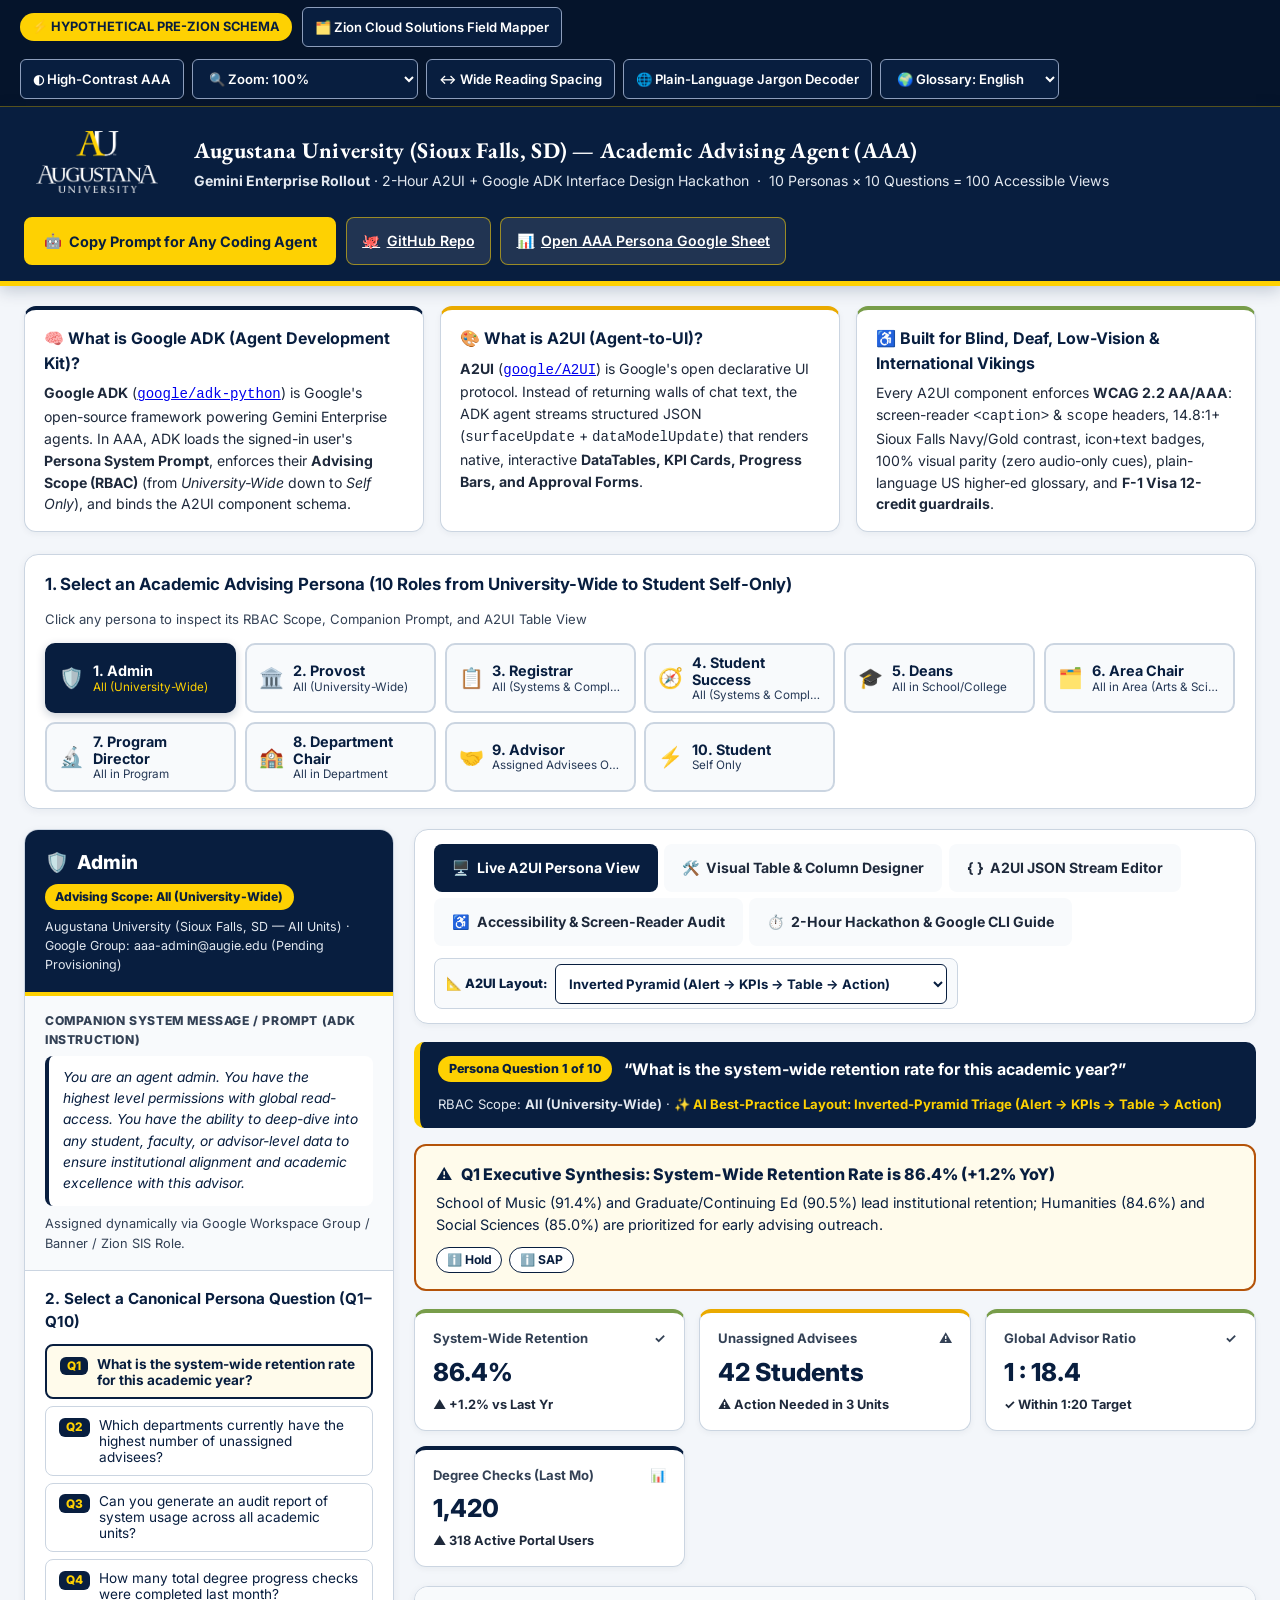
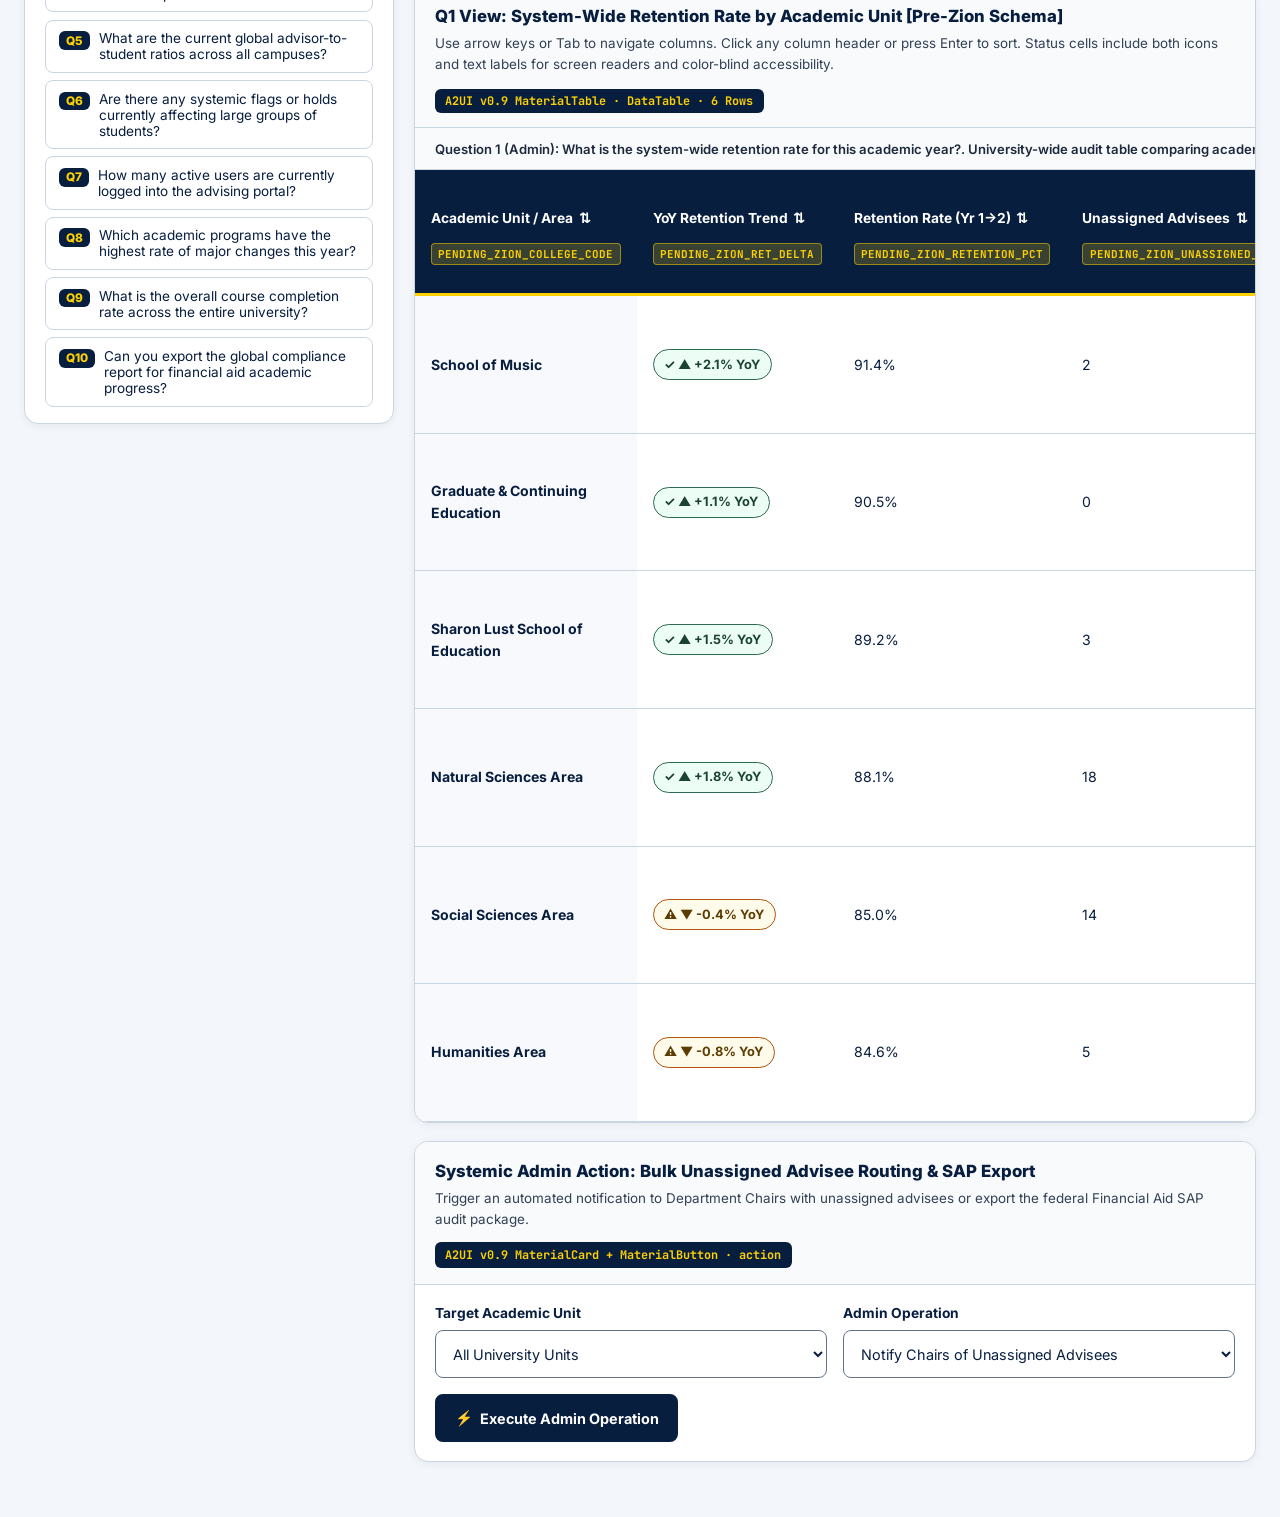
==== commit dcdf1e32: "Incorporate Zion Cloud Solutions A2UI v0.9 in Gemini Enterprise spec, 69-component composite catalog" ====
--- a/docs/index.html
+++ b/docs/index.html
@@ -64,10 +64,9 @@
     <header class="augie-header">
       <div class="augie-header-inner">
         <div class="augie-brand">
-          <div class="augie-crest" aria-hidden="true">
-            <span class="augie-crest-main">AU</span>
-            <span class="augie-crest-sub">1860 · SD</span>
-          </div>
+          <a href="https://www.augie.edu" target="_blank" rel="noopener noreferrer" class="augie-logo-link" aria-label="Augustana University (Sioux Falls, South Dakota) Home">
+            <img src="./assets/augustana-university-logo.png" alt="Augustana University (Sioux Falls, SD) Official Logo — PMS 109 Yellow and White on PMS 282 Navy" class="augie-official-logo" width="152" height="77" />
+          </a>
           <div>
             <h1 class="augie-title">Augustana University (Sioux Falls, SD) — Academic Advising Agent (AAA)</h1>
             <p class="augie-subtitle">
@@ -82,6 +81,10 @@
             <span>🤖</span>
             <span>Copy Prompt for Any Coding Agent</span>
           </button>
+          <a href="https://github.com/pjfolliard/augie-aaa-a2ui-hackathon" target="_blank" rel="noopener noreferrer" class="btn-header-ghost">
+            <span>🐙</span>
+            <span>GitHub Repo</span>
+          </a>
           <a href="https://docs.google.com/spreadsheets/d/1V_U0lXWP40WdDWyacq8QM_emvrwOKWCsPOZzZnWLooo/edit?gid=917434374#gid=917434374" target="_blank" rel="noopener noreferrer" class="btn-header-ghost">
             <span>📊</span>
             <span>Open AAA Persona Google Sheet</span>
@@ -172,6 +175,14 @@
                 <span>2-Hour Hackathon &amp; Google CLI Guide</span>
               </button>
             </div>
+            <div class="layout-switcher-group" role="group" aria-label="A2UI Surface Layout Architecture">
+              <label for="sel-layout-mode" class="layout-switcher-label">📐 A2UI Layout:</label>
+              <select id="sel-layout-mode" class="a2ui-layout-select" aria-label="A2UI Surface Layout Pattern">
+                <option value="inverted-pyramid">Inverted Pyramid (Alert → KPIs → Table → Action)</option>
+                <option value="split-dashboard">Split Action Dashboard (Table + Side-by-Side Cards)</option>
+                <option value="table-first">Table-First Focus (Roster Top → KPIs &amp; Actions Below)</option>
+              </select>
+            </div>
           </div>
 
           <!-- Pane 1: Live Rendered A2UI Surface -->
@@ -209,10 +220,15 @@
 
           <!-- Pane 5: 2-Hour Hackathon Runbook & Trusted Open-Source Google CLI Toolchain -->
           <div id="pane-hackathon-guide" class="builder-panel" hidden>
-            <h3 style="margin-top:0; color:var(--augie-navy);">⏱️ 2-Hour Design-Build Hackathon Agenda (Pete &amp; Terence Sprint + Campus Template)</h3>
+            <h3 style="margin-top:0; color:var(--augie-navy);">⏱️ 2-Hour Design-Build Hackathon Directions (Pete &amp; Terence Sprint + Campus Template)</h3>
             <p style="font-size:0.9rem; color:var(--text-secondary);">
-              This hackathon focuses on <strong>interface &amp; table design</strong>—defining what each of the 10 Augustana personas needs to see and act on when asking their 10 questions, using hypothetical fields today and ready for <strong>Zion Cloud Solutions'</strong> official field list tonight/tomorrow.
+              This hackathon uses an <strong>AI-First Baseline ("Edit, Don't Invent from Scratch")</strong>—starting with AI-curated best-practice layouts and tables across all <strong>10 Personas × 10 Questions = 100 Views</strong>, backed by our built-in agent skill (<code>.agents/skills/augie-a2ui-design/SKILL.md</code>) and ready for <strong>Zion Cloud Solutions'</strong> official field list tonight/tomorrow.
             </p>
+            <div style="display:flex; flex-wrap:wrap; gap:0.65rem; margin-bottom:1.15rem;">
+              <a href="https://github.com/pjfolliard/augie-aaa-a2ui-hackathon" target="_blank" rel="noopener noreferrer" class="btn-augie-primary">🐙 Open GitHub Repository (pjfolliard/augie-aaa-a2ui-hackathon)</a>
+              <a href="https://pjfolliard.github.io/augie-aaa-a2ui-hackathon/" target="_blank" rel="noopener noreferrer" class="btn-augie-outline">🌐 Open Live GitHub Pages Workbench</a>
+              <a href="https://issuu.com/augustanacollegesd/docs/augustana_university_brand_guidelines_requiremen" target="_blank" rel="noopener noreferrer" class="btn-augie-outline">📘 Augustana Brand Guidelines (PMS 282 &amp; 109)</a>
+            </div>
 
             <div class="a2ui-table-scroll" style="margin-bottom:1.5rem;">
               <table class="a2ui-table">
@@ -249,6 +265,49 @@
                     <th scope="row">1:50 – 2:00 (10m)</th>
                     <td><strong>5. Export &amp; Zion Cloud Solutions Prep</strong></td>
                     <td>Download or commit finalized A2UI JSON schemas to GitHub so they map directly to the incoming <strong>Zion Cloud Solutions</strong> field dictionary.</td>
+                  </tr>
+                </tbody>
+              </table>
+            </div>
+
+            <h3 style="color:var(--augie-navy);">📐 Zion Cloud Solutions Spec: A2UI v0.9 in Gemini Enterprise (“What You Can and Can't Do”)</h3>
+            <p style="font-size:0.88rem; color:var(--text-secondary);">
+              Incorporated directly from <strong>Zion Cloud Solutions'</strong> Gemini Enterprise A2UI v0.9 engineering briefing (<code>version: "v0.9"</code>, official 69-component composite catalog <code>gemini_enterprise_composite_catalog.json</code>, and A2A v0.3 on Cloud Run):
+            </p>
+            <div style="margin:0.85rem 0 1.25rem; background:#ffffff; border:1.5px solid var(--border-subtle); border-radius:12px; padding:0.85rem; text-align:center;">
+              <img src="./assets/a2ui-v09-lifecycle.png" alt="A2UI v0.9 Lifecycle Diagram from Zion Cloud Solutions: Four messages out (createSurface, updateComponents, updateDataModel, deleteSurface) and one action message back, plus one card's component tree" style="max-width:100%; height:auto; border-radius:8px;" />
+            </div>
+
+            <div class="a2ui-table-scroll" style="margin-bottom:1.5rem;">
+              <table class="a2ui-table">
+                <caption>Zion Cloud Solutions — Gemini Enterprise A2UI v0.9 Guardrails &amp; Architecture Checklist</caption>
+                <thead>
+                  <tr>
+                    <th scope="col">Dimension</th>
+                    <th scope="col">What You Can Do (Supported in v0.9)</th>
+                    <th scope="col">What You Can't Do / Must Avoid</th>
+                  </tr>
+                </thead>
+                <tbody>
+                  <tr>
+                    <th scope="row">Protocol &amp; Catalog</th>
+                    <td>Use <code>"version": "v0.9"</code> on every message and declare <code>https://www.gstatic.com/vertexaisearch/a2ui/v0_9/gemini_enterprise_composite_catalog.json</code> (69 components across Basic, Material, and <code>Canvas</code>).</td>
+                    <td>Do <strong>not</strong> use A2UI <code>v0.9.1</code> or invent custom component types outside the composite catalog.</td>
+                  </tr>
+                  <tr>
+                    <th scope="row">Hosting &amp; A2A Version</th>
+                    <td>Host as an <strong>A2A v0.3 agent on Google Cloud Run</strong> (grant <code>roles/run.invoker</code> to Discovery Engine service agent on <code>.run.app</code>, or OAuth behind custom domain/LB/Apigee).</td>
+                    <td>Cannot host an A2UI agent on Vertex AI Agent Engine, and cannot use API keys or custom HTTP headers.</td>
+                  </tr>
+                  <tr>
+                    <th scope="row">Security &amp; Form Actions</th>
+                    <td>Call <strong>Google Cloud Model Armor</strong> directly inside the agent and re-validate all incoming <code>action</code> form payloads server-side.</td>
+                    <td>Gemini Enterprise's built-in Model Armor does not cover A2A agents automatically; client form payloads can be tampered with.</td>
+                  </tr>
+                  <tr>
+                    <th scope="row">File Exports &amp; Rich Media</th>
+                    <td>Send downloadable files (PDF degree audits, SAP CSV exports) as <strong>A2A file parts</strong>; use <code>Image</code>/<code>MaterialImage</code> and <code>MaterialButton</code> with <code>openUrl</code>.</td>
+                    <td>Files saved with ADK's <code>save_artifact</code> do not reach Gemini Enterprise; markdown links/images inside <code>Text</code> do not render.</td>
                   </tr>
                 </tbody>
               </table>
@@ -340,6 +399,7 @@
     <!-- Scripts -->
     <script src="./views/personas-data.js"></script>
     <script src="./views/default-views.js"></script>
+    <script src="./views/question-views.js"></script>
     <script src="./a2ui-renderer.js"></script>
     <script src="./app.js"></script>
   </body>
--- a/docs/styles.css
+++ b/docs/styles.css
@@ -5,19 +5,19 @@
    ========================================================================== */
 
 :root {
-  /* Official Augustana University (Sioux Falls, SD) Brand Palette */
-  --augie-navy: #081e3f;        /* PMS 289 C / 282 C Primary Navy */
+  /* Official Augustana University (Sioux Falls, SD) Brand Palette (Brand Guidelines pp. 17–18) */
+  --augie-navy: #081e3f;        /* Primary Blue: PMS 282 (CMYK 100/82/10/64 | RGB 9/31/64 | HEX #081e3f) */
   --augie-navy-dark: #05142b;
   --augie-navy-light: #133363;
-  --augie-gold: #fed102;        /* PMS 109 C Primary Gold/Yellow */
-  --augie-gold-dark: #eaaa00;   /* PMS 124 C Secondary Gold */
+  --augie-gold: #fed102;        /* Primary Yellow: PMS 109 (CMYK 0/10/100/0 | RGB 255/209/0 | HEX #fed102) */
+  --augie-gold-dark: #eaaa00;   /* Accent Orange: PMS 124 (CMYK 0/29/100/1 | RGB 234/170/0 | HEX #EAAA00) */
   --augie-gold-soft: #fffbeb;
-  --augie-light-blue: #8d9ebc;  /* PMS 5425 C Accent Blue */
+  --augie-light-blue: #8d9ebc;  /* Secondary Light Blue: PMS 535 (CMYK 40/30/5/0 | RGB 141/158/188 | HEX #8D9EBC) */
   --augie-light-blue-soft: #eef2f7;
-  --augie-green: #789d4a;       /* PMS 363 C Viking Green */
-  --augie-brown: #c6aa76;
-  --augie-light-gray: #c8c9c7;
-  --augie-dark-gray: #a7a8a9;
+  --augie-green: #789d4a;       /* Accent Green: PMS 576 (CMYK 48/6/79/17 | RGB 120/157/74 | HEX #789D4A) */
+  --augie-brown: #c6aa76;       /* Accent Brown: PMS 466 (CMYK 13/25/52/6 | RGB 198/170/118 | HEX #C6AA76) */
+  --augie-light-gray: #c8c9c7;  /* Accent Light Gray: PMS Cool Gray 3 (RGB 200/201/199 | HEX #C8C9C7) */
+  --augie-dark-gray: #a7a8a9;   /* Accent Dark Gray: PMS Cool Gray 9 (RGB 167/168/169 | HEX #A7A8A9) */
 
   /* Surface & Text Tokens (WCAG 2.2 AAA High Contrast Checked) */
   --bg-page: #f3f6fa;
@@ -46,9 +46,9 @@
   --intl-bg: #e0f2fe;
   --intl-border: #0369a1;
 
-  /* Typography */
-  --font-sans: "Inter", "Gotham", "Myriad Pro", -apple-system, BlinkMacSystemFont, "Segoe UI", Roboto, sans-serif;
-  --font-serif: "ITC Garamond Std", "EB Garamond", "Garamond", "Georgia", serif;
+  /* Typography (Brand Guidelines p. 28: Official fonts are ITC Garamond serif & Myriad Pro / Gotham sans-serif) */
+  --font-sans: "Myriad Pro", "Gotham", "Inter", -apple-system, BlinkMacSystemFont, "Segoe UI", Roboto, sans-serif;
+  --font-serif: "ITC Garamond Std", "ITC Garamond", "EB Garamond", "Garamond", "Georgia", serif;
   --font-mono: "JetBrains Mono", "SFMono-Regular", Consolas, monospace;
 
   --base-font-size: 16px;
@@ -210,33 +210,24 @@
 .augie-brand {
   display: flex;
   align-items: center;
-  gap: 1rem;
-}
-.augie-crest {
-  width: 54px;
-  height: 54px;
-  border-radius: 12px;
-  background: var(--augie-gold);
-  color: var(--augie-navy);
-  display: flex;
-  flex-direction: column;
+  gap: 1.5rem;
+}
+/* Brand Guidelines p. 16 & p. 27: Never enclose the logo in a shape, and preserve a clear field around the logo equal to the height of the "A" in Augustana */
+.augie-logo-link {
+  display: inline-flex;
   align-items: center;
   justify-content: center;
-  font-weight: 900;
-  font-family: var(--font-serif);
-  border: 2px solid #ffffff;
+  padding: 0.5rem 0.75rem;
+  background: transparent;
+  border: none;
   flex-shrink: 0;
-  line-height: 1;
-}
-.augie-crest-main {
-  font-size: 1.35rem;
-  letter-spacing: -0.5px;
-}
-.augie-crest-sub {
-  font-size: 0.62rem;
-  font-family: var(--font-sans);
-  font-weight: 800;
-  margin-top: 2px;
+  text-decoration: none;
+}
+.augie-official-logo {
+  height: 62px;
+  width: auto;
+  display: block;
+  object-fit: contain;
 }
 .augie-title {
   margin: 0;
@@ -671,6 +662,60 @@
   flex-direction: column;
   gap: 1.15rem;
 }
+.a2ui-row {
+  display: grid;
+  grid-template-columns: repeat(auto-fit, minmax(320px, 1fr));
+  gap: 1.15rem;
+  align-items: start;
+}
+.a2ui-row-table-wide {
+  grid-template-columns: minmax(0, 1.65fr) minmax(300px, 1fr);
+}
+.a2ui-split-main,
+.a2ui-split-side {
+  display: flex;
+  flex-direction: column;
+  gap: 1.15rem;
+  min-width: 0;
+}
+html.a11y-scale-125 .a2ui-row-table-wide,
+html.a11y-scale-150 .a2ui-row-table-wide {
+  grid-template-columns: 1fr;
+}
+@media (max-width: 1200px) {
+  .a2ui-row-table-wide {
+    grid-template-columns: 1fr;
+  }
+}
+
+/* Layout Switcher in Surface Toolbar */
+.layout-switcher-group {
+  display: inline-flex;
+  align-items: center;
+  gap: 0.45rem;
+  background: var(--bg-subtle);
+  padding: 0.3rem 0.65rem;
+  border-radius: 8px;
+  border: 1.5px solid var(--border-subtle);
+}
+.layout-switcher-label {
+  font-size: 0.8rem;
+  font-weight: 800;
+  color: var(--augie-navy);
+  white-space: nowrap;
+}
+.a2ui-layout-select {
+  min-height: 40px;
+  padding: 0.3rem 0.6rem;
+  border-radius: 6px;
+  border: 1.5px solid var(--augie-navy);
+  background: #ffffff;
+  color: var(--augie-navy);
+  font-family: var(--font-sans);
+  font-size: 0.82rem;
+  font-weight: 700;
+  cursor: pointer;
+}
 
 /* AlertBanner */
 .a2ui-alert {
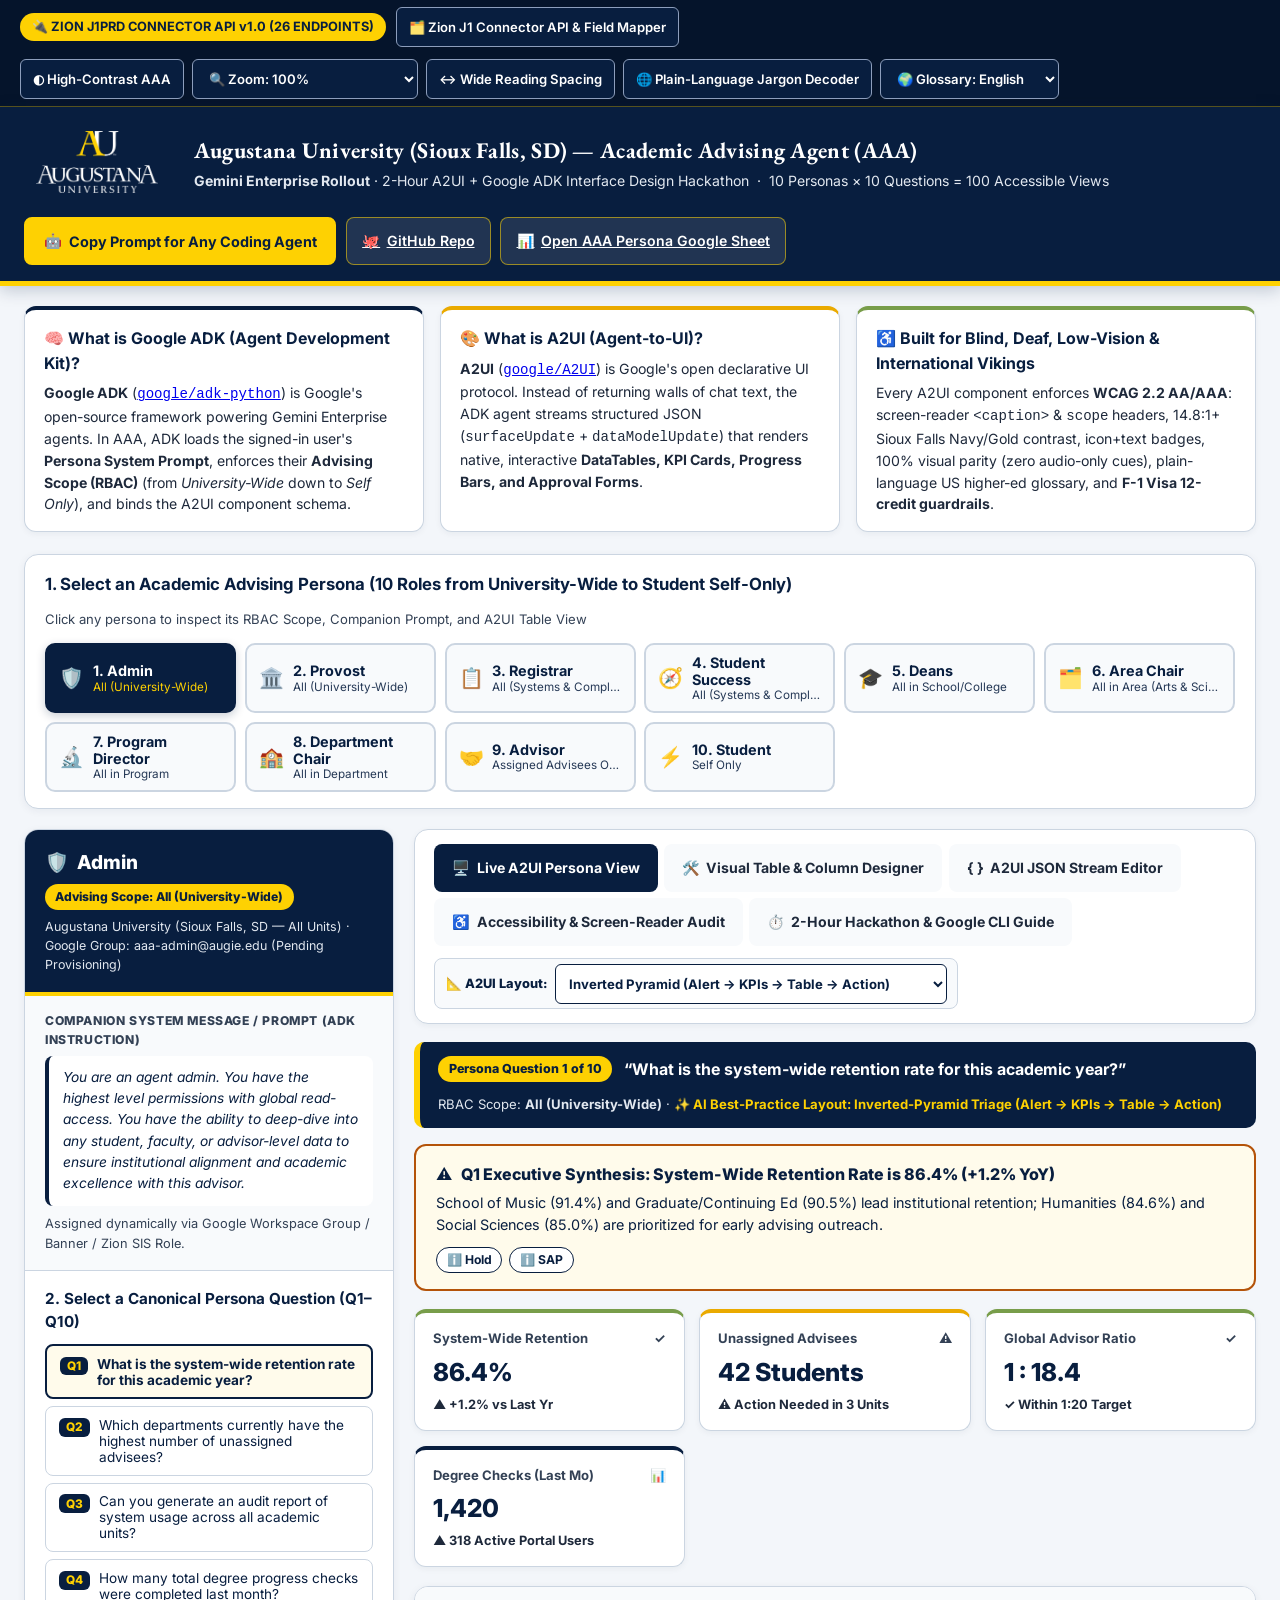
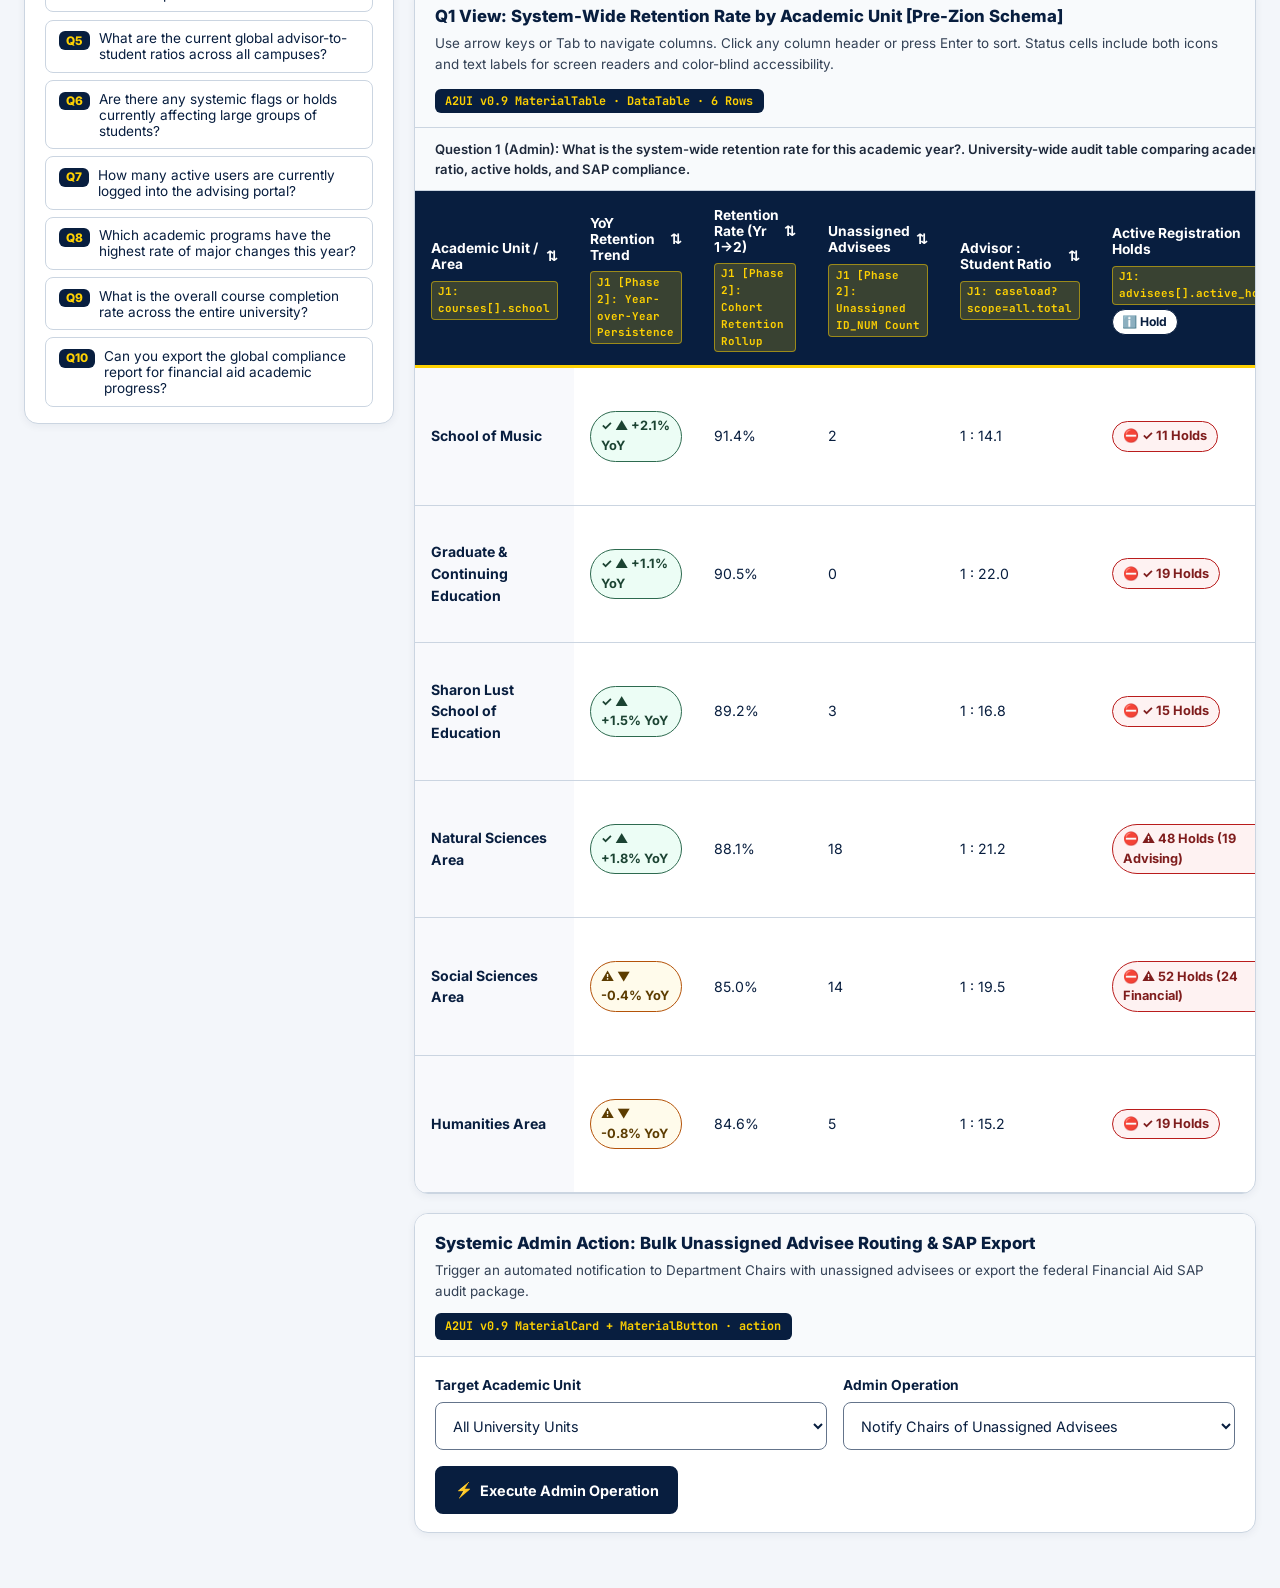
==== commit 7aa1ae1f: "Incorporate Zion Clouds Jenzabar J1 (J1PRD) Connector API Reference v1.0 (26 endpoints & field mappi" ====
--- a/docs/index.html
+++ b/docs/index.html
@@ -24,11 +24,11 @@
     <div class="a11y-utility-bar" role="region" aria-label="Accessibility, International Student Support, and Schema Controls">
       <div class="a11y-utility-inner">
         <div style="display:flex; flex-wrap:wrap; align-items:center; gap:0.65rem;">
-          <span class="zion-banner-pill" title="Current fields are hypothetical pending tonight/tomorrow's official Zion Cloud Solutions field list">
-            ⚡ HYPOTHETICAL PRE-ZION SCHEMA
+          <span class="zion-banner-pill" title="Connected to Zion Cloud Solutions Jenzabar J1 (J1PRD) Connector API v1.0 Schema (26 Read-Only GET Endpoints)">
+            🔌 ZION J1PRD CONNECTOR API v1.0 (26 ENDPOINTS)
           </span>
           <button type="button" id="btn-open-zion-modal" class="a11y-btn" aria-haspopup="dialog">
-            🗂️ Zion Cloud Solutions Field Mapper
+            🗂️ Zion J1 Connector API &amp; Field Mapper
           </button>
         </div>
 
@@ -367,21 +367,21 @@
     <div id="zion-schema-modal" class="modal-backdrop" role="dialog" aria-modal="true" aria-labelledby="zion-modal-title" hidden>
       <div class="modal-card">
         <div style="display:flex; justify-content:space-between; align-items:center; gap:1rem; margin-bottom:0.85rem;">
-          <h2 id="zion-modal-title" style="margin:0; color:var(--augie-navy);">🗂️ Zion Cloud Solutions — Field Schema Adapter</h2>
+          <h2 id="zion-modal-title" style="margin:0; color:var(--augie-navy);">🔌 Zion Cloud Solutions — Jenzabar J1 (<code>J1PRD</code>) Connector API v1.0 &amp; Field Mapper</h2>
           <button type="button" id="btn-close-zion-modal" class="a2ui-action-btn">✕ Close</button>
         </div>
         <p style="font-size:0.9rem; color:var(--text-secondary); margin-top:0;">
-          All fields in today's hackathon are <strong>hypothetical</strong>. When <strong>Zion Cloud Solutions</strong> sends the official field list tonight or tomorrow, type or paste the official Zion field names below (or update <code>data/zion_schema_mapping.json</code>) to immediately update column mappings across all 10 persona views.
+          Mapped to <strong>Zion Cloud Solutions' Academic Advising Agent Connector API Reference v1.0</strong> (<code>https://connector-api-385429559879.us-central1.run.app</code> · <strong>26 Read-Only <code>GET</code> Endpoints over Jenzabar J1 <code>J1PRD</code></strong> · Google Cloud Run <code>fit-stream-495320-f6</code> · Auth: <code>Bearer &lt;OIDC&gt;</code> + <code>X-User-Id</code> &amp; <code>X-User-Role: student | advisor | advising_admin</code>).
         </p>
         <div class="a2ui-table-scroll" style="max-height:420px; overflow-y:auto; margin-bottom:1rem;">
           <table class="a2ui-table">
-            <caption>Mapping between Hypothetical Hackathon Fields and Incoming Zion Cloud Solutions Official Fields</caption>
+            <caption>Mapping between A2UI Table Columns and Official Zion Cloud Solutions Jenzabar J1 (J1PRD) Connector API v1.0 Fields</caption>
             <thead>
               <tr>
-                <th scope="col">Hypothetical Key</th>
-                <th scope="col">Display Label</th>
-                <th scope="col">Official Zion Cloud Solutions Field Code</th>
-                <th scope="col">Plain-Language Description</th>
+                <th scope="col">A2UI Column Key</th>
+                <th scope="col">Display Label &amp; J1 Endpoint</th>
+                <th scope="col">Official Jenzabar J1 / Connector API v1.0 JSON Path</th>
+                <th scope="col">Plain-Language Description &amp; J1 Notes</th>
               </tr>
             </thead>
             <tbody id="zion-mapping-tbody"></tbody>
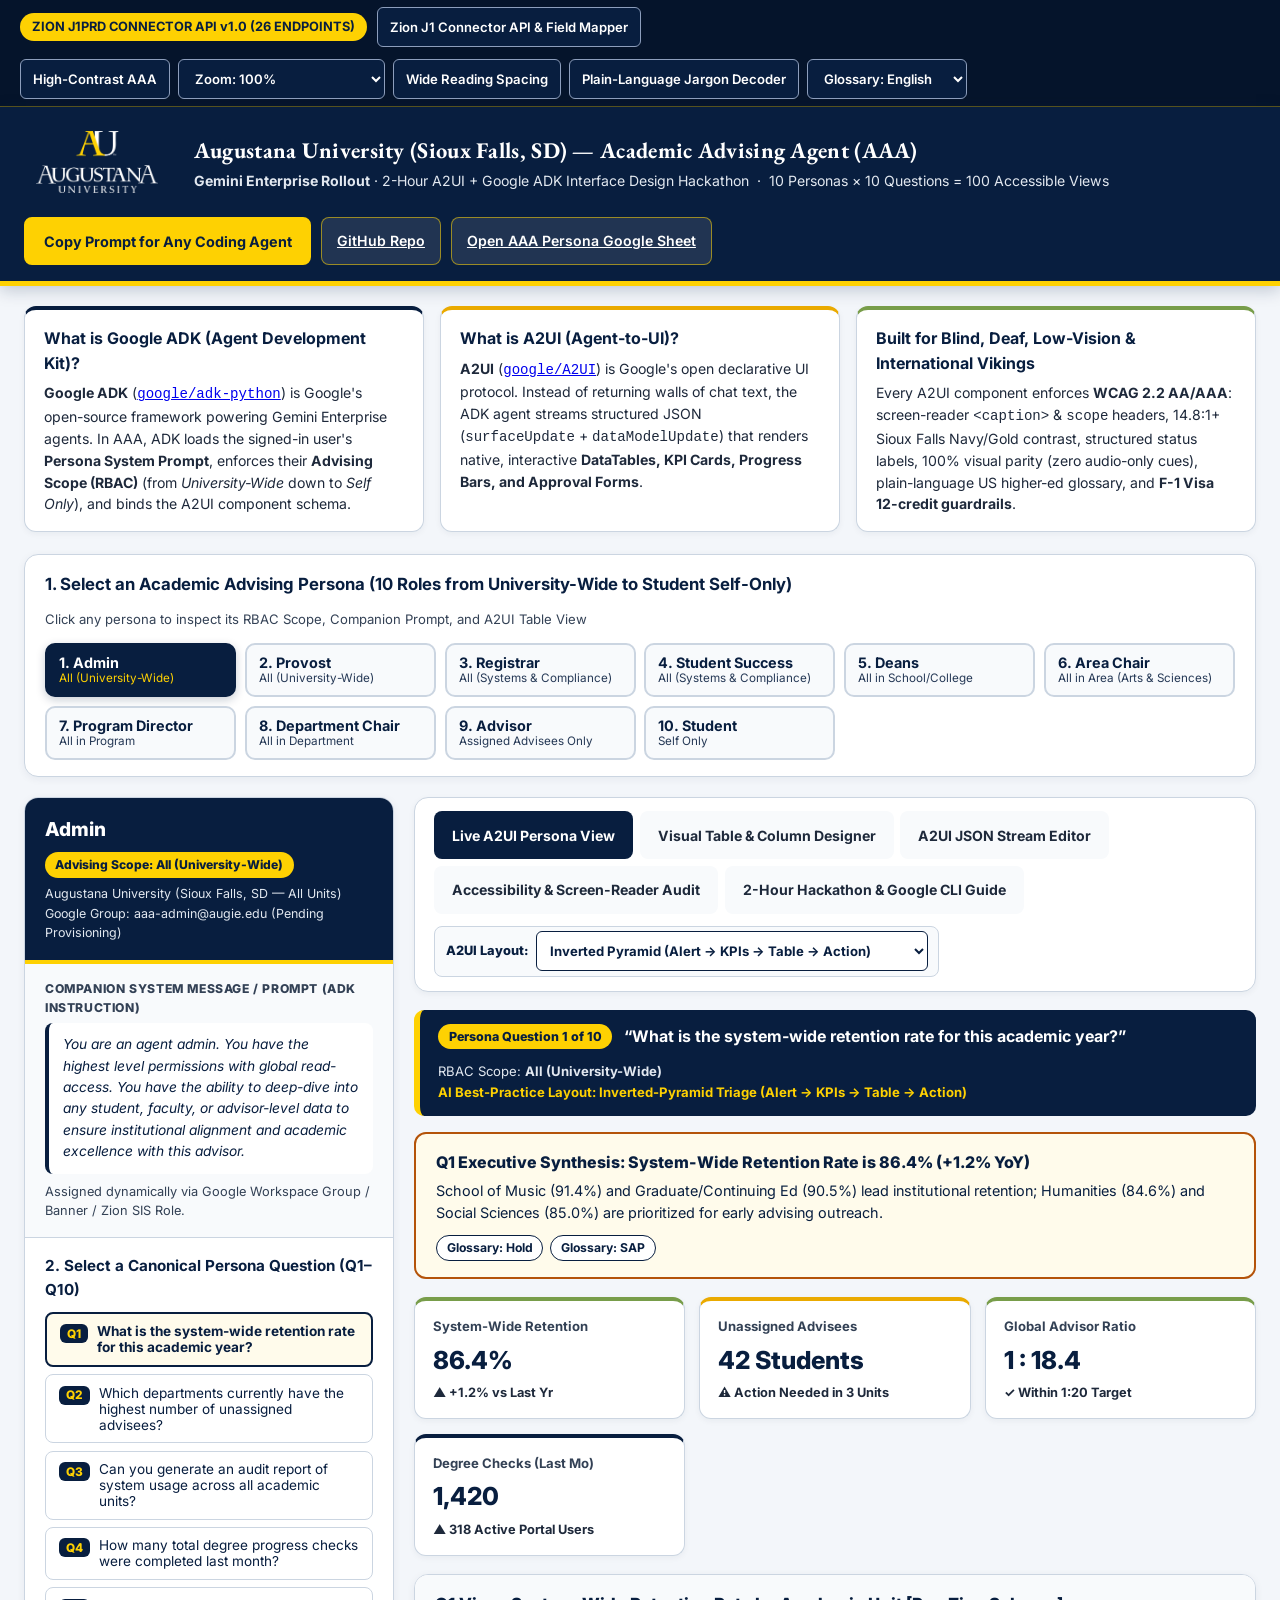
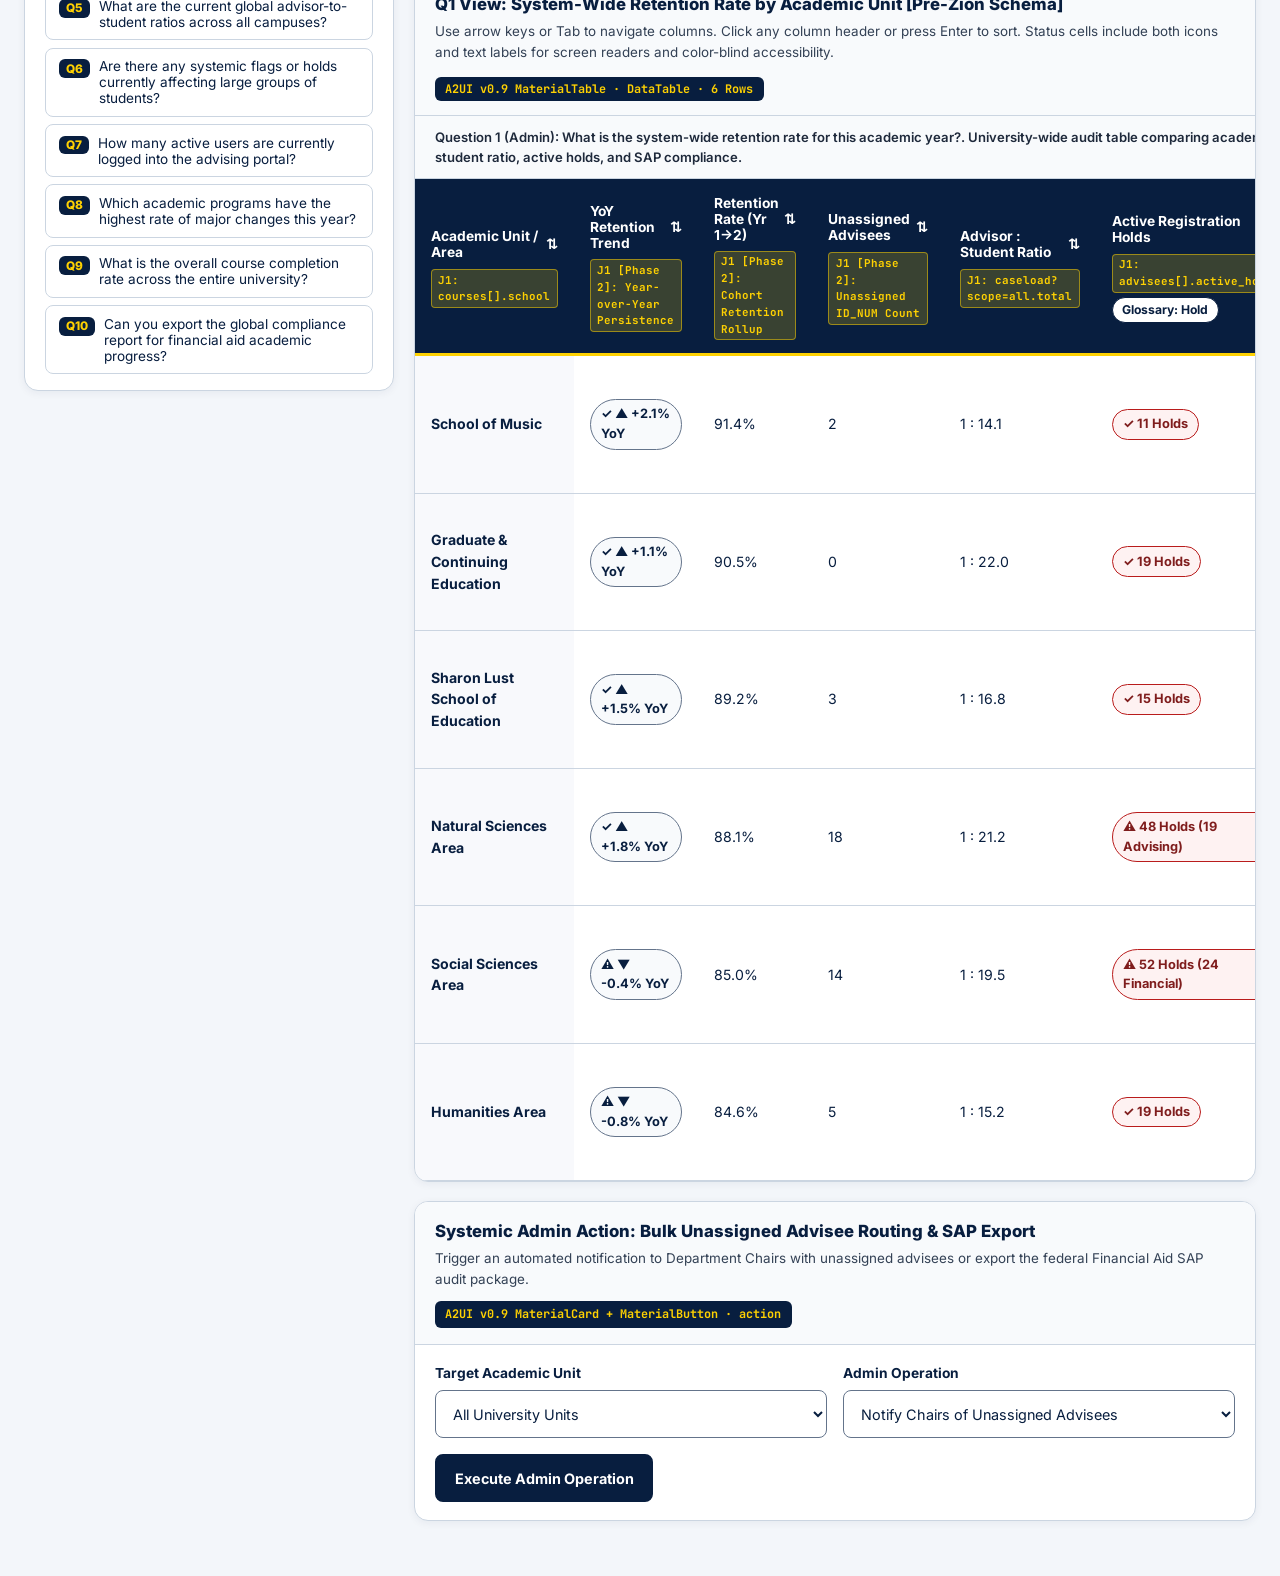
==== commit 5fdf2253: "feat(student-q1): redesign Student Q1 UX flow (look at Student persona Q1 to see how we're thinking " ====
--- a/docs/index.html
+++ b/docs/index.html
@@ -25,36 +25,36 @@
       <div class="a11y-utility-inner">
         <div style="display:flex; flex-wrap:wrap; align-items:center; gap:0.65rem;">
           <span class="zion-banner-pill" title="Connected to Zion Cloud Solutions Jenzabar J1 (J1PRD) Connector API v1.0 Schema (26 Read-Only GET Endpoints)">
-            🔌 ZION J1PRD CONNECTOR API v1.0 (26 ENDPOINTS)
+            ZION J1PRD CONNECTOR API v1.0 (26 ENDPOINTS)
           </span>
           <button type="button" id="btn-open-zion-modal" class="a11y-btn" aria-haspopup="dialog">
-            🗂️ Zion J1 Connector API &amp; Field Mapper
+            Zion J1 Connector API &amp; Field Mapper
           </button>
         </div>
 
         <div class="a11y-controls-group" role="group" aria-label="Universal Accessibility & International Controls">
           <button type="button" id="btn-toggle-hc" class="a11y-btn" aria-pressed="false" title="Toggle WCAG 2.2 AAA High-Contrast Mode">
-            ◐ High-Contrast AAA
+            High-Contrast AAA
           </button>
           <label for="sel-text-scale" class="sr-only">Text and Tap Target Zoom</label>
           <select id="sel-text-scale" class="a11y-select" aria-label="Text and Tap Target Zoom">
-            <option value="100">🔍 Zoom: 100%</option>
-            <option value="125">🔍 Zoom: 125% (Low Vision)</option>
-            <option value="150">🔍 Zoom: 150% (Large Print)</option>
+            <option value="100">Zoom: 100%</option>
+            <option value="125">Zoom: 125% (Low Vision)</option>
+            <option value="150">Zoom: 150% (Large Print)</option>
           </select>
           <button type="button" id="btn-toggle-spacing" class="a11y-btn" aria-pressed="false" title="Expand reading line height and letter spacing">
-            ↔ Wide Reading Spacing
+            Wide Reading Spacing
           </button>
           <button type="button" id="btn-toggle-glossary" class="a11y-btn" aria-pressed="false" title="Expand inline explanations of US higher-ed terminology for international & first-gen students">
-            🌐 Plain-Language Jargon Decoder
+            Plain-Language Jargon Decoder
           </button>
           <label for="sel-intl-lang" class="sr-only">International Student Glossary Language</label>
           <select id="sel-intl-lang" class="a11y-select" aria-label="International Student Glossary Language">
-            <option value="en">🌍 Glossary: English</option>
-            <option value="es">🌍 Español (Spanish)</option>
-            <option value="zh">🌍 中文 (Mandarin)</option>
-            <option value="ne">🌍 नेपाली (Nepali)</option>
-            <option value="am">🌍 አማርኛ (Amharic)</option>
+            <option value="en">Glossary: English</option>
+            <option value="es">Español (Spanish)</option>
+            <option value="zh">中文 (Mandarin)</option>
+            <option value="ne">नेपाली (Nepali)</option>
+            <option value="am">አማርኛ (Amharic)</option>
           </select>
         </div>
       </div>
@@ -78,15 +78,12 @@
         </div>
         <div class="header-actions">
           <button type="button" id="btn-copy-agent-prompt" class="btn-augie-gold">
-            <span>🤖</span>
             <span>Copy Prompt for Any Coding Agent</span>
           </button>
           <a href="https://github.com/pjfolliard/augie-aaa-a2ui-hackathon" target="_blank" rel="noopener noreferrer" class="btn-header-ghost">
-            <span>🐙</span>
             <span>GitHub Repo</span>
           </a>
           <a href="https://docs.google.com/spreadsheets/d/1V_U0lXWP40WdDWyacq8QM_emvrwOKWCsPOZzZnWLooo/edit?gid=917434374#gid=917434374" target="_blank" rel="noopener noreferrer" class="btn-header-ghost">
-            <span>📊</span>
             <span>Open AAA Persona Google Sheet</span>
           </a>
         </div>
@@ -98,21 +95,21 @@
       <!-- Executive Explainer Cards: What is ADK? What is A2UI? Why Accessibility & Open-Source Google CLI? -->
       <section class="explainer-grid" aria-label="Core Concepts Overview">
         <article class="explainer-card">
-          <h2>🧠 What is Google ADK (Agent Development Kit)?</h2>
+          <h2>What is Google ADK (Agent Development Kit)?</h2>
           <p>
             <strong>Google ADK</strong> (<a href="https://github.com/google/adk-python" target="_blank" rel="noopener"><code>google/adk-python</code></a>) is Google's open-source framework powering Gemini Enterprise agents. In AAA, ADK loads the signed-in user's <strong>Persona System Prompt</strong>, enforces their <strong>Advising Scope (RBAC)</strong> (from <em>University-Wide</em> down to <em>Self Only</em>), and binds the A2UI component schema.
           </p>
         </article>
         <article class="explainer-card gold-top">
-          <h2>🎨 What is A2UI (Agent-to-UI)?</h2>
+          <h2>What is A2UI (Agent-to-UI)?</h2>
           <p>
             <strong>A2UI</strong> (<a href="https://github.com/google/A2UI" target="_blank" rel="noopener"><code>google/A2UI</code></a>) is Google's open declarative UI protocol. Instead of returning walls of chat text, the ADK agent streams structured JSON (<code>surfaceUpdate</code> + <code>dataModelUpdate</code>) that renders native, interactive <strong>DataTables, KPI Cards, Progress Bars, and Approval Forms</strong>.
           </p>
         </article>
         <article class="explainer-card green-top">
-          <h2>♿ Built for Blind, Deaf, Low-Vision &amp; International Vikings</h2>
+          <h2>Built for Blind, Deaf, Low-Vision &amp; International Vikings</h2>
           <p>
-            Every A2UI component enforces <strong>WCAG 2.2 AA/AAA</strong>: screen-reader <code>&lt;caption&gt;</code> &amp; <code>scope</code> headers, 14.8:1+ Sioux Falls Navy/Gold contrast, icon+text badges, 100% visual parity (zero audio-only cues), plain-language US higher-ed glossary, and <strong>F-1 Visa 12-credit guardrails</strong>.
+            Every A2UI component enforces <strong>WCAG 2.2 AA/AAA</strong>: screen-reader <code>&lt;caption&gt;</code> &amp; <code>scope</code> headers, 14.8:1+ Sioux Falls Navy/Gold contrast, structured status labels, 100% visual parity (zero audio-only cues), plain-language US higher-ed glossary, and <strong>F-1 Visa 12-credit guardrails</strong>.
           </p>
         </article>
       </section>
@@ -132,7 +129,7 @@
         <aside class="persona-sidebar" aria-label="Selected Persona Details and Canonical Questions">
           <div class="persona-identity-header">
             <div class="persona-identity-top">
-              <h2 id="sidebar-persona-title" class="persona-identity-title">🛡️ Admin</h2>
+              <h2 id="sidebar-persona-title" class="persona-identity-title">Admin</h2>
             </div>
             <div id="sidebar-persona-scope" class="scope-badge">Advising Scope: All (University-Wide)</div>
             <div id="sidebar-persona-unit" style="font-size:0.78rem; color:#e2e8f0; margin-top:0.4rem;"></div>
@@ -155,28 +152,23 @@
           <div class="surface-toolbar">
             <div class="workspace-tabs" role="tablist" aria-label="Workbench Mode Tabs">
               <button type="button" role="tab" class="ws-tab-btn" data-ws-tab="surface" aria-selected="true">
-                <span>🖥️</span>
                 <span>Live A2UI Persona View</span>
               </button>
               <button type="button" role="tab" class="ws-tab-btn" data-ws-tab="visual-builder" aria-selected="false">
-                <span>🛠️</span>
                 <span>Visual Table &amp; Column Designer</span>
               </button>
               <button type="button" role="tab" class="ws-tab-btn" data-ws-tab="json-editor" aria-selected="false">
-                <span>{ }</span>
                 <span>A2UI JSON Stream Editor</span>
               </button>
               <button type="button" role="tab" class="ws-tab-btn" data-ws-tab="a11y-audit" aria-selected="false">
-                <span>♿</span>
                 <span>Accessibility &amp; Screen-Reader Audit</span>
               </button>
               <button type="button" role="tab" class="ws-tab-btn" data-ws-tab="hackathon-guide" aria-selected="false">
-                <span>⏱️</span>
                 <span>2-Hour Hackathon &amp; Google CLI Guide</span>
               </button>
             </div>
             <div class="layout-switcher-group" role="group" aria-label="A2UI Surface Layout Architecture">
-              <label for="sel-layout-mode" class="layout-switcher-label">📐 A2UI Layout:</label>
+              <label for="sel-layout-mode" class="layout-switcher-label">A2UI Layout:</label>
               <select id="sel-layout-mode" class="a2ui-layout-select" aria-label="A2UI Surface Layout Pattern">
                 <option value="inverted-pyramid">Inverted Pyramid (Alert → KPIs → Table → Action)</option>
                 <option value="split-dashboard">Split Action Dashboard (Table + Side-by-Side Cards)</option>
@@ -396,6 +388,20 @@
     <!-- Accessible Visual Toast Banner -->
     <div id="workbench-toast" class="toast-banner" role="status" aria-live="polite" hidden></div>
 
+    <!-- A2UI v0.9 Canvas Course Detail & Syllabus Side Panel Drawer -->
+    <div id="course-detail-drawer" class="course-drawer-backdrop" role="dialog" aria-modal="true" aria-labelledby="course-drawer-title" hidden>
+      <aside class="course-drawer-panel">
+        <div class="course-drawer-header">
+          <div>
+            <div class="course-drawer-tag">A2UI v0.9 Canvas Side Panel · J1 Course &amp; Section Detail</div>
+            <h2 id="course-drawer-title" class="course-drawer-title">Course Detail</h2>
+          </div>
+          <button type="button" id="btn-close-course-drawer" class="a2ui-action-btn">Close</button>
+        </div>
+        <div id="course-drawer-body" class="course-drawer-body"></div>
+      </aside>
+    </div>
+
     <!-- Scripts -->
     <script src="./views/personas-data.js"></script>
     <script src="./views/default-views.js"></script>
--- a/docs/styles.css
+++ b/docs/styles.css
@@ -1154,3 +1154,596 @@
   box-shadow: 0 20px 40px rgba(0, 0, 0, 0.35);
   padding: 1.5rem;
 }
+
+/* ==========================================================================
+   PriorityTradeoffExplorer & WeeklyScheduleCalendar (Student Q1 Funnel UI)
+   ========================================================================== */
+
+.a2ui-explorer-body {
+  padding: 1.15rem 1.25rem;
+  display: flex;
+  flex-direction: column;
+  gap: 1rem;
+}
+
+.a2ui-priority-tabs-label {
+  font-size: 0.88rem;
+  font-weight: 800;
+  color: var(--augie-navy);
+}
+
+.a2ui-priority-pills {
+  display: grid;
+  grid-template-columns: repeat(auto-fit, minmax(260px, 1fr));
+  gap: 0.75rem;
+}
+
+.a2ui-priority-pill {
+  min-height: 64px;
+  padding: 0.75rem 1rem;
+  border-radius: 10px;
+  border: 2px solid var(--border-subtle);
+  background: var(--bg-subtle);
+  color: var(--text-primary);
+  font-family: var(--font-sans);
+  text-align: left;
+  cursor: pointer;
+  display: flex;
+  flex-direction: column;
+  gap: 0.25rem;
+  transition: all 0.15s ease;
+}
+
+.a2ui-priority-pill:hover {
+  border-color: var(--augie-navy);
+  background: var(--augie-light-blue-soft);
+}
+
+.a2ui-priority-pill.active,
+.a2ui-priority-pill[aria-selected="true"] {
+  background: var(--augie-navy);
+  color: #ffffff;
+  border-color: var(--augie-navy);
+  box-shadow: 0 4px 12px rgba(8, 30, 63, 0.22);
+}
+
+.priority-pill-title {
+  font-weight: 800;
+  font-size: 0.9rem;
+}
+
+.priority-pill-sub {
+  font-size: 0.78rem;
+  opacity: 0.9;
+}
+
+.a2ui-priority-pill.active .priority-pill-sub {
+  color: var(--augie-gold);
+}
+
+.a2ui-tradeoff-banner {
+  padding: 0.85rem 1.1rem;
+  border-radius: 10px;
+  border-left: 5px solid var(--augie-navy);
+  background: var(--augie-light-blue-soft);
+  font-size: 0.88rem;
+  display: flex;
+  flex-direction: column;
+  gap: 0.2rem;
+}
+
+.a2ui-tradeoff-warning {
+  background: var(--warning-bg);
+  border-left-color: var(--warning-border);
+}
+
+.a2ui-tradeoff-success {
+  background: var(--success-bg);
+  border-left-color: var(--success-border);
+}
+
+.a2ui-buckets-horizontal {
+  display: flex;
+  flex-direction: column;
+  gap: 0.75rem;
+}
+
+.a2ui-pillar-row {
+  background: #ffffff;
+  border: 1.5px solid var(--border-subtle);
+  border-left: 5px solid var(--augie-navy);
+  border-radius: 10px;
+  padding: 0.9rem 1.15rem;
+  display: grid;
+  grid-template-columns: 280px minmax(0, 1fr);
+  gap: 1.25rem;
+  align-items: center;
+}
+
+@media (max-width: 820px) {
+  .a2ui-pillar-row {
+    grid-template-columns: 1fr;
+    gap: 0.5rem;
+  }
+}
+
+.a2ui-pillar-left {
+  display: flex;
+  flex-direction: column;
+  gap: 0.2rem;
+  border-right: 1px solid var(--border-subtle);
+  padding-right: 1rem;
+}
+
+@media (max-width: 820px) {
+  .a2ui-pillar-left {
+    border-right: none;
+    border-bottom: 1px solid var(--border-subtle);
+    padding-right: 0;
+    padding-bottom: 0.45rem;
+  }
+}
+
+.a2ui-pillar-right {
+  display: flex;
+  flex-direction: column;
+  gap: 0.35rem;
+}
+
+.a2ui-pillar-course-line {
+  font-size: 0.92rem;
+  font-weight: 700;
+  color: var(--text-primary);
+  line-height: 1.45;
+}
+
+.a2ui-bucket-title {
+  margin: 0;
+  font-size: 0.95rem;
+  font-weight: 800;
+  color: var(--augie-navy);
+}
+
+.a2ui-bucket-credits {
+  font-size: 0.78rem;
+  font-weight: 600;
+  color: var(--text-muted);
+}
+
+/* CourseConflictConfigurator (Step 2 Dropdown Selector) */
+.a2ui-slot-list {
+  padding: 1.15rem 1.25rem;
+  display: flex;
+  flex-direction: column;
+  gap: 0.85rem;
+}
+
+.a2ui-slot-row {
+  background: var(--bg-subtle);
+  border: 1.5px solid var(--border-subtle);
+  border-left: 5px solid var(--augie-navy);
+  border-radius: 10px;
+  padding: 1rem 1.15rem;
+  display: grid;
+  grid-template-columns: 240px minmax(260px, 1.1fr) minmax(260px, 1.2fr);
+  gap: 1.25rem;
+  align-items: start;
+}
+
+.a2ui-slot-row.a2ui-slot-contested {
+  background: #ffffff;
+  border-left-color: var(--augie-gold-dark);
+}
+
+@media (max-width: 1020px) {
+  .a2ui-slot-row {
+    grid-template-columns: 1fr;
+    gap: 0.75rem;
+  }
+}
+
+.a2ui-slot-days {
+  font-weight: 800;
+  font-size: 0.92rem;
+  color: var(--augie-navy);
+}
+
+.a2ui-slot-status {
+  font-size: 0.8rem;
+  font-weight: 600;
+  color: var(--text-muted);
+  margin-top: 0.25rem;
+}
+
+.a2ui-slot-picker {
+  display: flex;
+  flex-direction: column;
+  gap: 0.35rem;
+}
+
+.a2ui-slot-locked-box {
+  min-height: 48px;
+  padding: 0.65rem 0.85rem;
+  border-radius: 8px;
+  background: var(--augie-light-blue-soft);
+  border: 1.5px solid var(--augie-navy);
+  font-weight: 700;
+  font-size: 0.88rem;
+  color: var(--augie-navy);
+  display: flex;
+  align-items: center;
+}
+
+.a2ui-slot-impact {
+  background: var(--bg-subtle);
+  border-left: 3px solid var(--augie-navy);
+  padding: 0.6rem 0.85rem;
+  border-radius: 6px;
+}
+
+.a2ui-slot-impact-heading {
+  font-size: 0.76rem;
+  font-weight: 800;
+  text-transform: uppercase;
+  letter-spacing: 0.04em;
+  color: var(--augie-navy);
+  margin-bottom: 0.2rem;
+}
+
+.a2ui-slot-impact-text {
+  font-size: 0.84rem;
+  color: var(--text-secondary);
+  line-height: 1.45;
+}
+
+/* WeeklyScheduleCalendar */
+.a2ui-schedule-summary-bar {
+  display: flex;
+  flex-wrap: wrap;
+  align-items: center;
+  justify-content: space-between;
+  gap: 0.75rem;
+  padding: 0.85rem 1.25rem;
+  background: var(--augie-gold-soft);
+  border-bottom: 1px solid var(--border-subtle);
+}
+
+.sched-pill {
+  display: inline-flex;
+  align-items: center;
+  gap: 0.4rem;
+  font-size: 0.85rem;
+}
+
+.sched-pill-label {
+  color: var(--text-muted);
+  font-weight: 600;
+}
+
+.a2ui-conflict-callout {
+  margin: 0.9rem 1.25rem 0.25rem;
+  padding: 0.8rem 1rem;
+  background: var(--warning-bg);
+  border: 1.5px solid var(--warning-border);
+  border-radius: 10px;
+  font-size: 0.85rem;
+  color: var(--text-primary);
+}
+
+.a2ui-calendar-grid {
+  width: 100%;
+  border-collapse: collapse;
+  table-layout: fixed;
+  min-width: 720px;
+}
+
+.a2ui-calendar-grid caption {
+  text-align: left;
+  padding: 0.6rem 1.25rem;
+  font-size: 0.8rem;
+  font-weight: 600;
+  color: var(--text-secondary);
+  background: #f8fafc;
+  border-bottom: 1px solid var(--border-subtle);
+}
+
+.a2ui-calendar-grid th,
+.a2ui-calendar-grid td {
+  border: 1px solid var(--border-subtle);
+  padding: 0.65rem;
+  vertical-align: top;
+}
+
+.a2ui-calendar-grid thead th {
+  background: var(--augie-navy);
+  color: #ffffff;
+  font-weight: 800;
+  font-size: 0.86rem;
+  text-align: center;
+  border-bottom: 3px solid var(--augie-gold);
+}
+
+.cal-time-col {
+  width: 135px;
+}
+
+.cal-time-cell {
+  background: var(--bg-subtle);
+  color: var(--augie-navy);
+  font-weight: 800;
+  font-size: 0.8rem;
+  text-align: right;
+  white-space: nowrap;
+}
+
+.cal-empty-cell {
+  background: #ffffff;
+  height: 76px;
+}
+
+.cal-event-cell {
+  background: #f8fafc;
+}
+
+.cal-cell-conflict {
+  background: var(--danger-bg);
+}
+
+.cal-course-block {
+  border-radius: 8px;
+  padding: 0.55rem 0.65rem;
+  border-left: 5px solid var(--augie-navy);
+  background: #ffffff;
+  box-shadow: 0 2px 5px rgba(8, 30, 63, 0.08);
+  margin-bottom: 0.4rem;
+  font-size: 0.8rem;
+}
+
+.cal-course-block:last-child {
+  margin-bottom: 0;
+}
+
+.cal-block-major {
+  border-left-color: var(--augie-navy);
+  background: var(--augie-light-blue-soft);
+}
+
+.cal-block-sophia {
+  border-left-color: var(--augie-gold-dark);
+  background: var(--augie-gold-soft);
+}
+
+.cal-block-elective {
+  border-left-color: var(--augie-green);
+  background: var(--success-bg);
+}
+
+.cal-block-conflict {
+  border: 2px solid var(--danger-border);
+  border-left-width: 6px;
+  background: var(--danger-bg);
+}
+
+.cal-course-top {
+  display: flex;
+  align-items: center;
+  justify-content: space-between;
+  gap: 0.35rem;
+  color: var(--augie-navy);
+}
+
+.cal-course-code {
+  font-weight: 800;
+  font-size: 0.86rem;
+  color: var(--augie-navy);
+}
+
+.cal-course-name {
+  font-weight: 600;
+  font-size: 0.8rem;
+  color: var(--text-primary);
+  margin-top: 0.15rem;
+}
+
+.cal-course-btn {
+  width: 100%;
+  text-align: left;
+  cursor: pointer;
+  font-family: inherit;
+  transition: transform 0.12s ease, box-shadow 0.12s ease;
+}
+
+.cal-course-btn:hover,
+.cal-course-btn:focus-visible {
+  transform: translateY(-1px);
+  box-shadow: 0 4px 10px rgba(8, 30, 63, 0.16);
+  outline: 2px solid var(--augie-navy);
+}
+
+/* Interactive Course Inspect Links (Step 1 & Step 2) */
+.course-inspect-link {
+  background: none;
+  border: none;
+  padding: 0.15rem 0;
+  font-family: inherit;
+  font-size: 0.85rem;
+  font-weight: 600;
+  color: var(--augie-navy);
+  text-align: left;
+  cursor: pointer;
+  display: inline-flex;
+  flex-wrap: wrap;
+  align-items: center;
+  gap: 0.45rem;
+  border-bottom: 1px dashed var(--augie-navy);
+}
+
+.course-inspect-link:hover,
+.course-inspect-link:focus-visible {
+  color: #000000;
+  background: var(--augie-gold-soft);
+  border-bottom-style: solid;
+}
+
+.course-inspect-hint {
+  font-size: 0.72rem;
+  font-weight: 700;
+  color: var(--augie-navy);
+  background: var(--augie-light-blue-soft);
+  border: 1px solid var(--border-strong);
+  border-radius: 4px;
+  padding: 0.08rem 0.4rem;
+}
+
+.course-inline-syllabus-btn {
+  margin-top: 0.45rem;
+  align-self: flex-start;
+  background: #ffffff;
+  color: var(--augie-navy);
+  border: 1.5px solid var(--augie-navy);
+  border-radius: 6px;
+  padding: 0.3rem 0.65rem;
+  font-size: 0.78rem;
+  font-weight: 700;
+  cursor: pointer;
+}
+
+.course-inline-syllabus-btn:hover,
+.course-inline-syllabus-btn:focus-visible {
+  background: var(--augie-gold);
+  color: var(--augie-navy);
+}
+
+/* Step 4 ScheduleExportCard */
+.a2ui-export-actions-bar {
+  display: flex;
+  flex-wrap: wrap;
+  align-items: center;
+  gap: 0.85rem;
+  padding: 1.15rem 1.25rem;
+  background: var(--bg-subtle);
+}
+
+/* Course Description & Syllabus Slide-Over Side Panel (Canvas Drawer) */
+.course-drawer-backdrop {
+  position: fixed;
+  inset: 0;
+  background: rgba(8, 30, 63, 0.55);
+  z-index: 1200;
+  display: flex;
+  justify-content: flex-end;
+}
+
+.course-drawer-backdrop[hidden] {
+  display: none !important;
+}
+
+.course-drawer-panel {
+  width: min(520px, 94vw);
+  height: 100vh;
+  background: #ffffff;
+  color: var(--text-primary);
+  box-shadow: -6px 0 28px rgba(8, 30, 63, 0.3);
+  border-left: 4px solid var(--augie-gold);
+  display: flex;
+  flex-direction: column;
+  overflow: hidden;
+}
+
+.course-drawer-header {
+  background: var(--augie-navy);
+  color: #ffffff;
+  padding: 1.15rem 1.35rem;
+  border-bottom: 3px solid var(--augie-gold);
+  display: flex;
+  align-items: flex-start;
+  justify-content: space-between;
+  gap: 1rem;
+}
+
+.course-drawer-kicker {
+  font-size: 0.74rem;
+  text-transform: uppercase;
+  letter-spacing: 0.06em;
+  color: var(--augie-gold);
+  font-weight: 800;
+  margin-bottom: 0.25rem;
+}
+
+.course-drawer-title {
+  margin: 0;
+  font-size: 1.15rem;
+  font-weight: 800;
+  color: #ffffff;
+  line-height: 1.3;
+}
+
+.course-drawer-body {
+  padding: 1.25rem 1.35rem;
+  overflow-y: auto;
+  flex: 1;
+  display: flex;
+  flex-direction: column;
+  gap: 1.15rem;
+}
+
+.course-drawer-meta-grid {
+  display: grid;
+  grid-template-columns: 1fr 1fr;
+  gap: 0.65rem;
+  background: var(--bg-subtle);
+  border: 1px solid var(--border-subtle);
+  border-radius: 10px;
+  padding: 0.9rem 1rem;
+}
+
+.course-drawer-meta-item {
+  display: flex;
+  flex-direction: column;
+  gap: 0.15rem;
+  font-size: 0.84rem;
+}
+
+.course-drawer-meta-label {
+  font-size: 0.73rem;
+  font-weight: 700;
+  text-transform: uppercase;
+  letter-spacing: 0.04em;
+  color: var(--text-muted);
+}
+
+.course-drawer-section h4 {
+  margin: 0 0 0.4rem;
+  font-size: 0.92rem;
+  font-weight: 800;
+  color: var(--augie-navy);
+  border-bottom: 2px solid var(--border-subtle);
+  padding-bottom: 0.25rem;
+}
+
+.course-drawer-section p {
+  margin: 0;
+  font-size: 0.88rem;
+  line-height: 1.55;
+  color: var(--text-secondary);
+}
+
+.course-drawer-syllabus-list {
+  margin: 0;
+  padding-left: 1.2rem;
+  display: flex;
+  flex-direction: column;
+  gap: 0.4rem;
+  font-size: 0.86rem;
+  color: var(--text-secondary);
+  line-height: 1.45;
+}
+
+.course-drawer-actions {
+  margin-top: auto;
+  padding-top: 0.9rem;
+  border-top: 1px solid var(--border-subtle);
+  display: flex;
+  flex-wrap: wrap;
+  gap: 0.75rem;
+}
